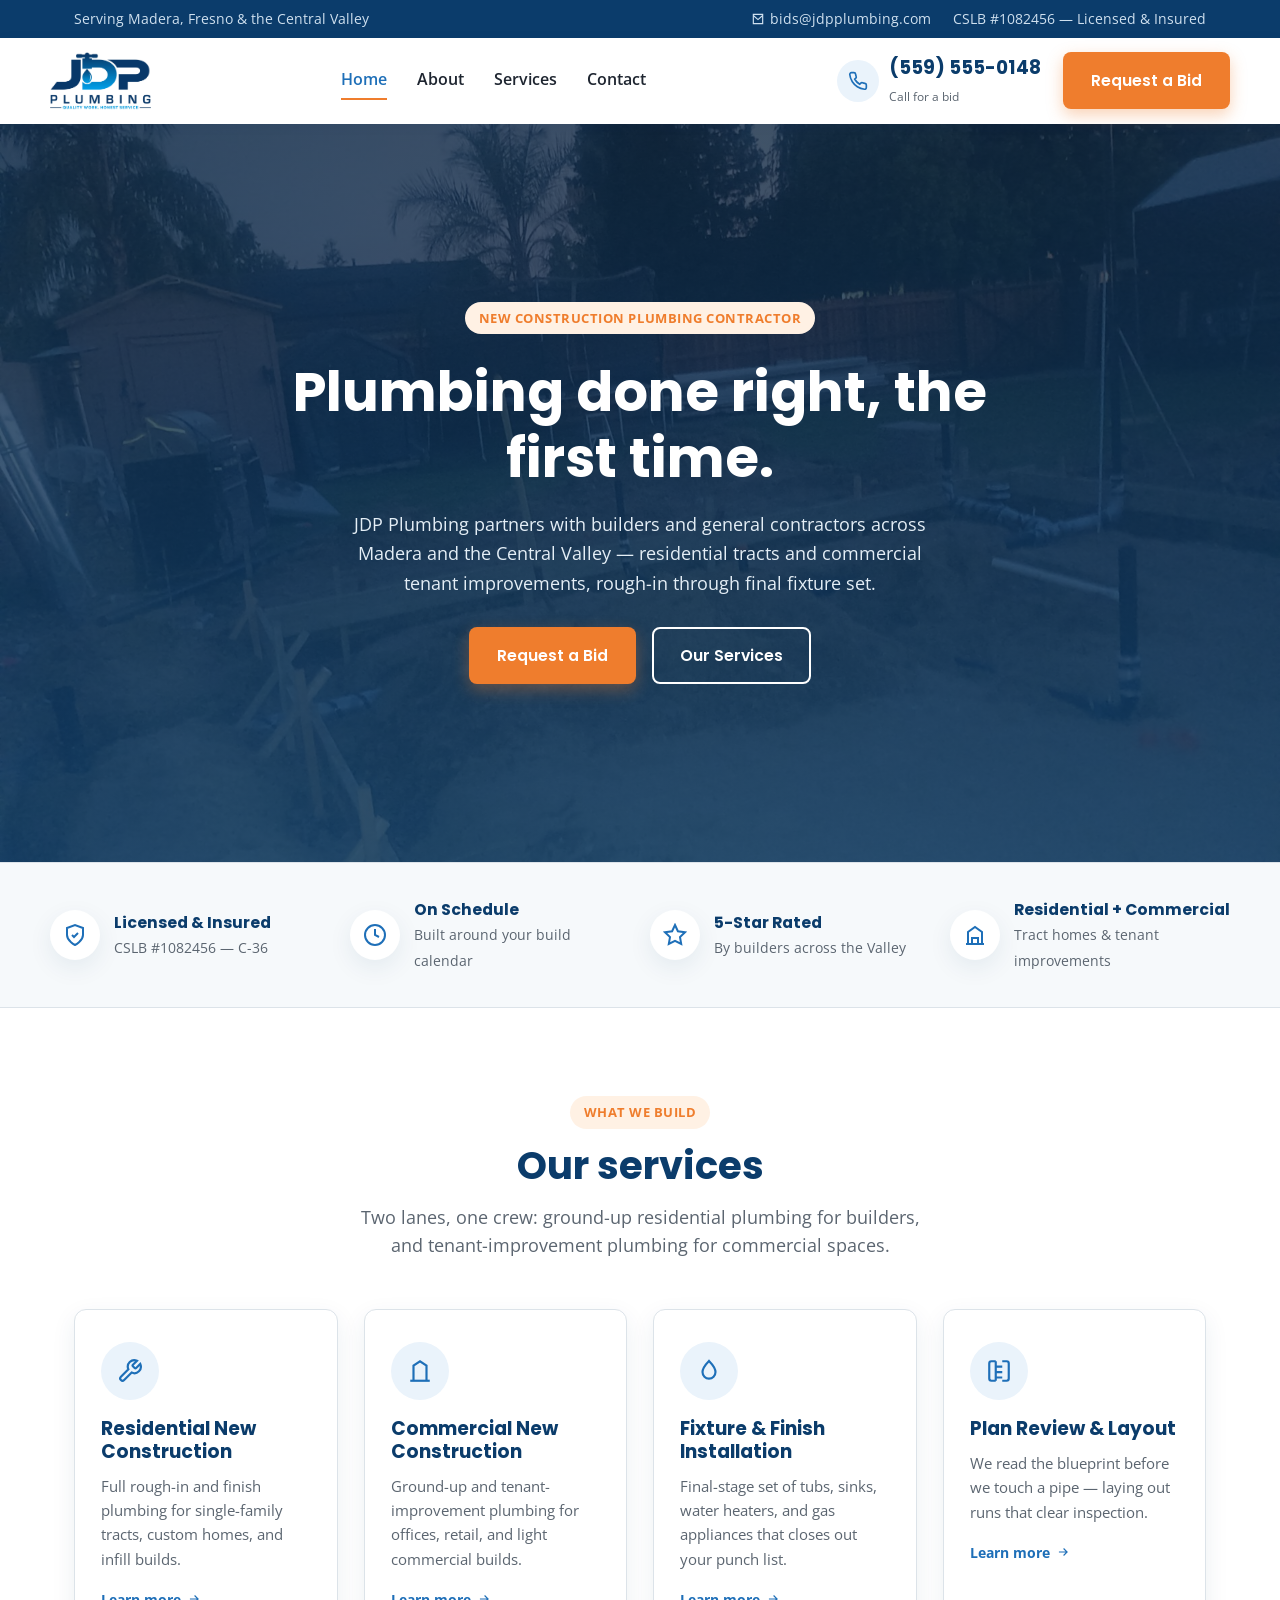
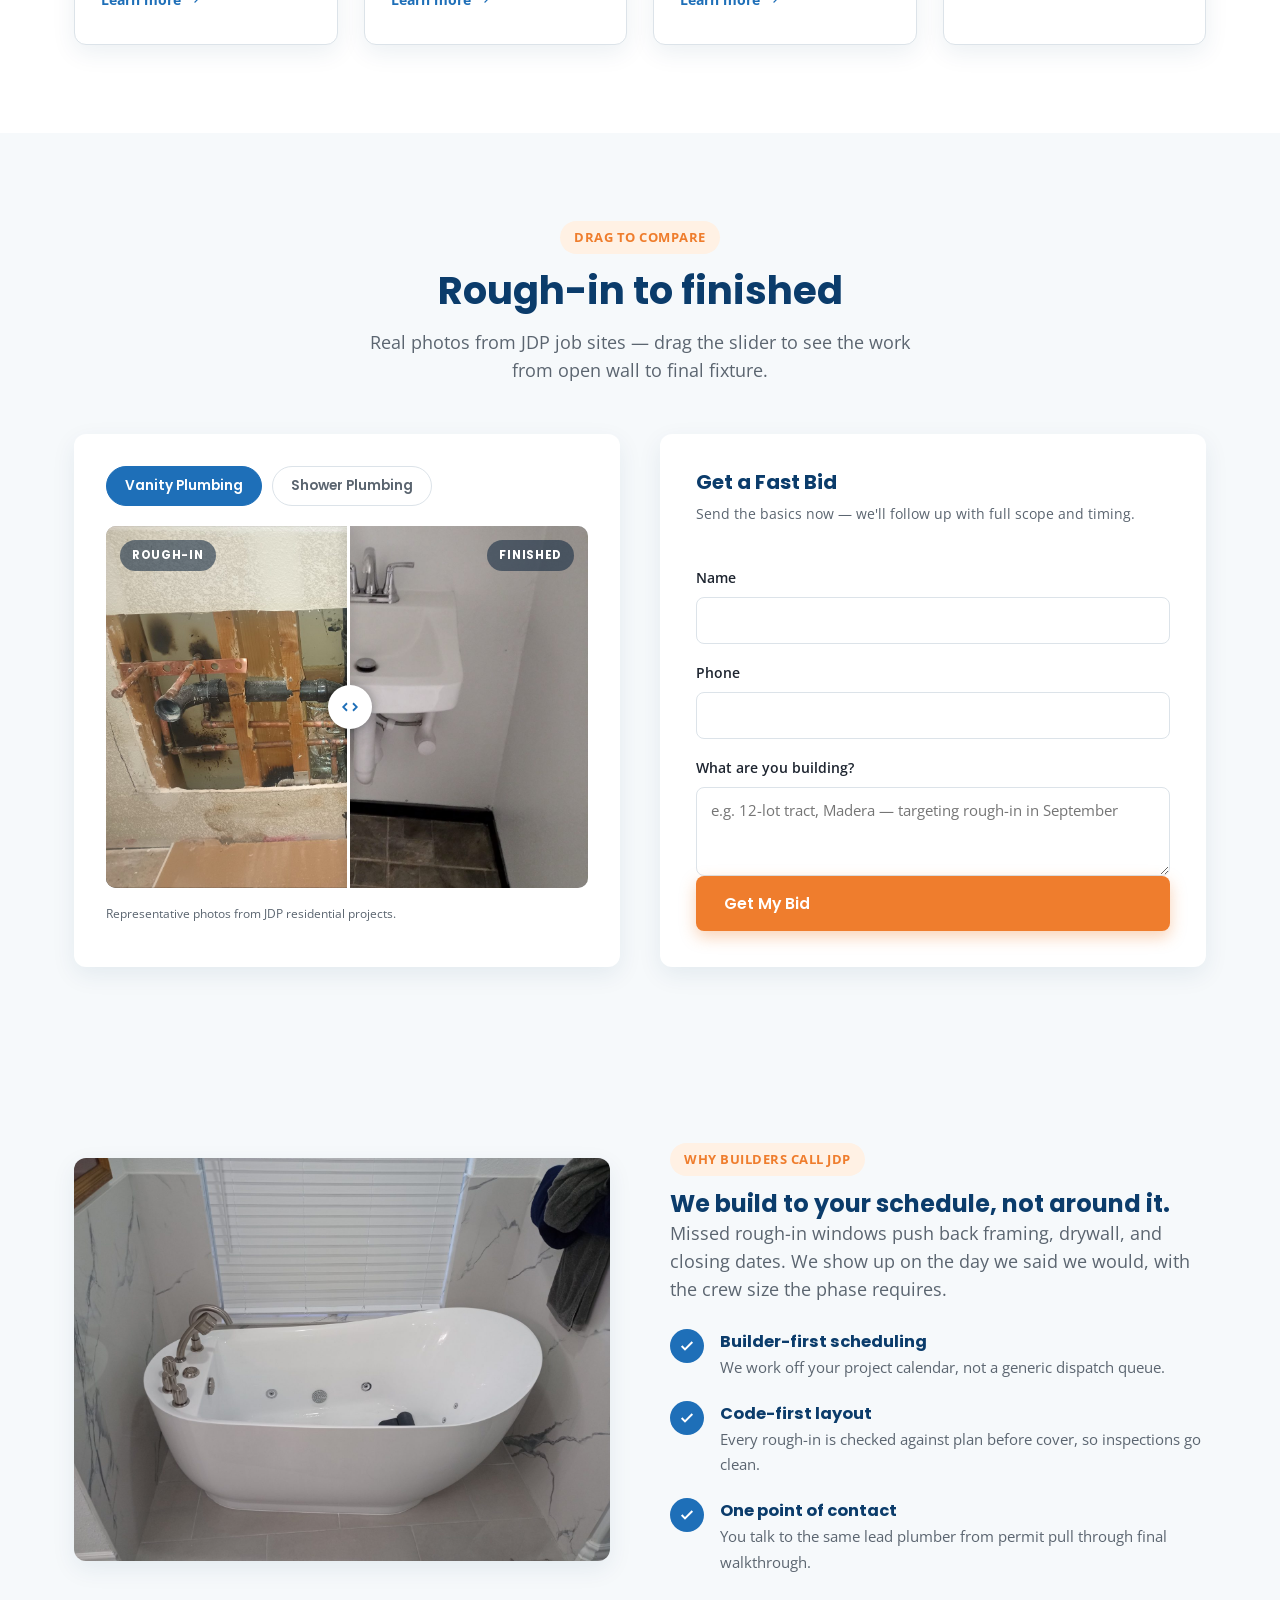
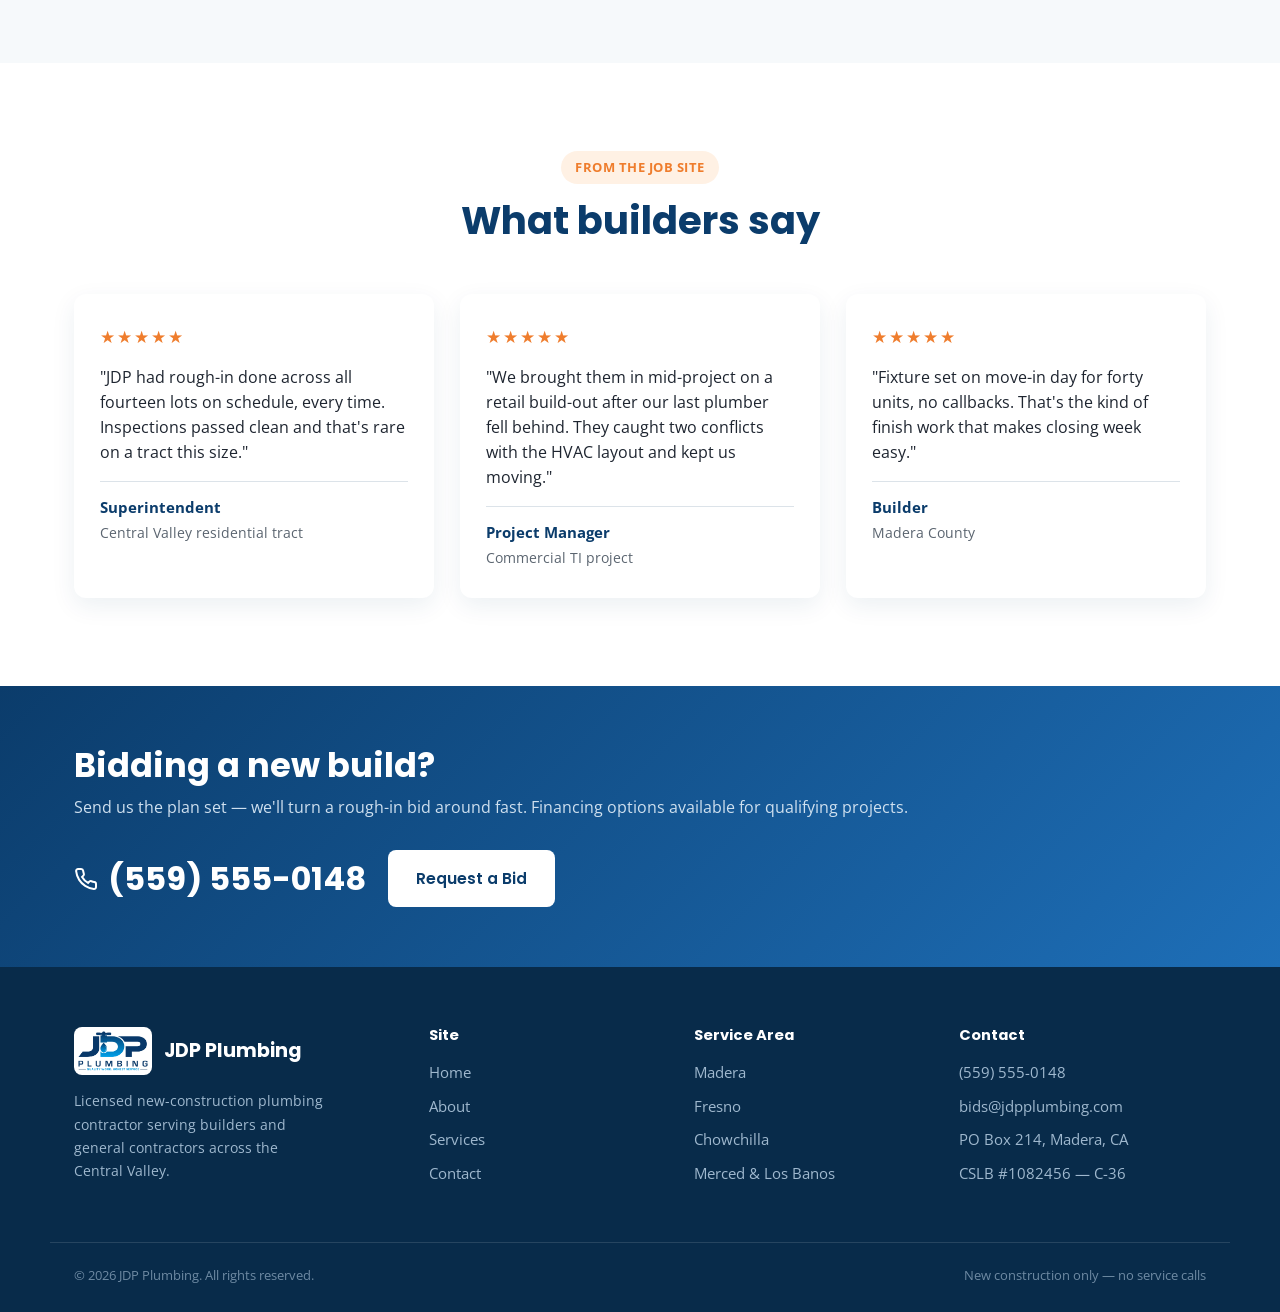
==== index.html @ 4420c703 "first commit" ====
<!DOCTYPE html>
<html lang="en" class="no-js"><script>document.documentElement.classList.replace("no-js","js");</script>
<head>
<meta charset="UTF-8">
<meta name="viewport" content="width=device-width, initial-scale=1.0">
<title>JDP Plumbing | New Construction Plumbing Contractor — Madera, CA</title>
<meta name="description" content="JDP Plumbing is a licensed new-construction plumbing contractor serving residential and commercial builders across Madera and the Central Valley.">
<link rel="preconnect" href="https://fonts.googleapis.com">
<link href="https://fonts.googleapis.com/css2?family=Poppins:wght@600;700&family=Open+Sans:wght@400;600;700&display=swap" rel="stylesheet">
<link rel="stylesheet" href="style.css">
</head>
<body>

<div class="topbar">
  <div class="wrap">
    <span>Serving Madera, Fresno &amp; the Central Valley</span>
    <div class="tb-right">
      <a href="mailto:bids@jdpplumbing.com">
        <svg width="14" height="14" viewBox="0 0 24 24" fill="none" stroke="currentColor" stroke-width="2" style="vertical-align:-2px;margin-right:5px;"><path d="M4 4h16v16H4z"/><path d="M4 6l8 7 8-7"/></svg>bids@jdpplumbing.com
      </a>
      <span>CSLB #1082456 — Licensed &amp; Insured</span>
    </div>
  </div>
</div>

<header class="site-header">
  <div class="nav-row wrap" style="padding-left:0; padding-right:0;">
    <a href="index.html" class="brand">
      <img src="images/jdp-logo.jpg" alt="JDP Plumbing logo">
    </a>
    <nav class="nav-links" id="navLinks">
      <div class="nav-close-row">
        <img src="images/jdp-logo.jpg" alt="JDP Plumbing logo">
        <button class="nav-close" id="navClose" aria-label="Close menu">
          <svg width="20" height="20" viewBox="0 0 24 24" fill="none" stroke="currentColor" stroke-width="2.4"><path d="M18 6L6 18M6 6l12 12"/></svg>
        </button>
      </div>
      <a href="index.html" class="active">Home</a>
      <a href="about.html">About</a>
      <a href="services.html">Services</a>
      <a href="contact.html">Contact</a>
      <div class="nav-mobile-cta">
        <a href="tel:5595550148" class="nav-mobile-phone">
          <svg width="20" height="20" viewBox="0 0 24 24" fill="none" stroke="currentColor" stroke-width="2"><path d="M22 16.92v3a2 2 0 0 1-2.18 2 19.79 19.79 0 0 1-8.63-3.07 19.5 19.5 0 0 1-6-6 19.79 19.79 0 0 1-3.07-8.67A2 2 0 0 1 4.11 2h3a2 2 0 0 1 2 1.72c.127.96.361 1.903.7 2.81a2 2 0 0 1-.45 2.11L8.09 9.91a16 16 0 0 0 6 6l1.27-1.27a2 2 0 0 1 2.11-.45c.907.339 1.85.573 2.81.7A2 2 0 0 1 22 16.92z"/></svg>
          (559) 555-0148
        </a>
        <a href="contact.html" class="btn btn-orange" style="justify-content:center;">Request a Bid</a>
      </div>
    </nav>
    <div class="nav-right">
      <a href="tel:5595550148" class="nav-phone">
        <span class="ico"><svg width="20" height="20" viewBox="0 0 24 24" fill="none" stroke="currentColor" stroke-width="2"><path d="M22 16.92v3a2 2 0 0 1-2.18 2 19.79 19.79 0 0 1-8.63-3.07 19.5 19.5 0 0 1-6-6 19.79 19.79 0 0 1-3.07-8.67A2 2 0 0 1 4.11 2h3a2 2 0 0 1 2 1.72c.127.96.361 1.903.7 2.81a2 2 0 0 1-.45 2.11L8.09 9.91a16 16 0 0 0 6 6l1.27-1.27a2 2 0 0 1 2.11-.45c.907.339 1.85.573 2.81.7A2 2 0 0 1 22 16.92z"/></svg></span>
        <span>
          <span class="num">(559) 555-0148</span><br>
          <span class="lbl">Call for a bid</span>
        </span>
      </a>
      <a href="contact.html" class="btn btn-orange">Request a Bid</a>
    </div>
    <button class="nav-toggle" id="navToggle" aria-label="Toggle menu">
      <span></span><span></span><span></span>
    </button>
  </div>
</header>

<section class="hero">
  <div class="hero-media" style="background-image:url('images/gallery/rough-in-backyard.jpg');"></div>
  <div class="hero-inner">
    <span class="tag">New Construction Plumbing Contractor</span>
    <h1>Plumbing done right, the first time.</h1>
    <p class="lede">JDP Plumbing partners with builders and general contractors across Madera and the Central Valley — residential tracts and commercial tenant improvements, rough-in through final fixture set.</p>
    <div class="hero-ctas">
      <a href="contact.html" class="btn btn-orange pulse">Request a Bid</a>
      <a href="services.html" class="btn btn-outline">Our Services</a>
    </div>
  </div>
</section>

<div class="trust-bar">
  <div class="wrap trust-grid">
    <div class="trust-item reveal">
      <span class="ico"><svg width="24" height="24" viewBox="0 0 24 24" fill="none" stroke="currentColor" stroke-width="2"><path d="M12 22s8-4 8-10V5l-8-3-8 3v7c0 6 8 10 8 10z"/><path d="M9 12l2 2 4-4"/></svg></span>
      <div><strong>Licensed &amp; Insured</strong><span>CSLB #1082456 — C-36</span></div>
    </div>
    <div class="trust-item reveal">
      <span class="ico"><svg width="24" height="24" viewBox="0 0 24 24" fill="none" stroke="currentColor" stroke-width="2"><circle cx="12" cy="12" r="10"/><path d="M12 6v6l4 2"/></svg></span>
      <div><strong>On Schedule</strong><span>Built around your build calendar</span></div>
    </div>
    <div class="trust-item reveal">
      <span class="ico"><svg width="24" height="24" viewBox="0 0 24 24" fill="none" stroke="currentColor" stroke-width="2"><path d="M12 2l2.9 6.26L22 9.27l-5 4.87L18.2 21 12 17.77 5.8 21 7 14.14 2 9.27l7.1-1.01z"/></svg></span>
      <div><strong>5-Star Rated</strong><span>By builders across the Valley</span></div>
    </div>
    <div class="trust-item reveal">
      <span class="ico"><svg width="24" height="24" viewBox="0 0 24 24" fill="none" stroke="currentColor" stroke-width="2"><path d="M3 21h18"/><path d="M5 21V9l7-5 7 5v12"/><path d="M9 21v-6h6v6"/></svg></span>
      <div><strong>Residential + Commercial</strong><span>Tract homes &amp; tenant improvements</span></div>
    </div>
  </div>
</div>

<section>
  <div class="wrap">
    <div class="section-head">
      <span class="tag">What We Build</span>
      <h2>Our services</h2>
      <p class="lede" style="margin:0 auto;">Two lanes, one crew: ground-up residential plumbing for builders, and tenant-improvement plumbing for commercial spaces.</p>
    </div>
    <div class="services-grid">
      <div class="service-card reveal">
        <span class="ico"><svg width="26" height="26" viewBox="0 0 24 24" fill="none" stroke="currentColor" stroke-width="2"><path d="M14.7 6.3a1 1 0 0 0 0 1.4l1.6 1.6a1 1 0 0 0 1.4 0l3.77-3.77a6 6 0 0 1-7.94 7.94l-6.91 6.91a2.12 2.12 0 0 1-3-3l6.91-6.91a6 6 0 0 1 7.94-7.94l-3.76 3.76z"/></svg></span>
        <h3>Residential New Construction</h3>
        <p>Full rough-in and finish plumbing for single-family tracts, custom homes, and infill builds.</p>
        <a href="services.html#residential" class="more">Learn more <svg width="14" height="14" viewBox="0 0 24 24" fill="none" stroke="currentColor" stroke-width="2"><path d="M5 12h14M13 6l6 6-6 6"/></svg></a>
      </div>
      <div class="service-card reveal">
        <span class="ico"><svg width="26" height="26" viewBox="0 0 24 24" fill="none" stroke="currentColor" stroke-width="2"><path d="M3 21h18"/><path d="M6 21V7l6-4 6 4v14"/><path d="M10 9h.01M14 9h.01M10 13h.01M14 13h.01M10 17h.01M14 17h.01"/></svg></span>
        <h3>Commercial New Construction</h3>
        <p>Ground-up and tenant-improvement plumbing for offices, retail, and light commercial builds.</p>
        <a href="services.html#commercial" class="more">Learn more <svg width="14" height="14" viewBox="0 0 24 24" fill="none" stroke="currentColor" stroke-width="2"><path d="M5 12h14M13 6l6 6-6 6"/></svg></a>
      </div>
      <div class="service-card reveal">
        <span class="ico"><svg width="26" height="26" viewBox="0 0 24 24" fill="none" stroke="currentColor" stroke-width="2"><path d="M12 2.69s-6 6.14-6 10.31a6 6 0 0 0 12 0c0-4.17-6-10.31-6-10.31z"/></svg></span>
        <h3>Fixture &amp; Finish Installation</h3>
        <p>Final-stage set of tubs, sinks, water heaters, and gas appliances that closes out your punch list.</p>
        <a href="services.html#finish" class="more">Learn more <svg width="14" height="14" viewBox="0 0 24 24" fill="none" stroke="currentColor" stroke-width="2"><path d="M5 12h14M13 6l6 6-6 6"/></svg></a>
      </div>
      <div class="service-card reveal">
        <span class="ico"><svg width="26" height="26" viewBox="0 0 24 24" fill="none" stroke="currentColor" stroke-width="2"><path d="M9 3H5a2 2 0 0 0-2 2v14a2 2 0 0 0 2 2h4"/><path d="M15 3h4a2 2 0 0 1 2 2v14a2 2 0 0 1-2 2h-4"/><path d="M9 3v18M9 8h6M9 13h6M9 18h6"/></svg></span>
        <h3>Plan Review &amp; Layout</h3>
        <p>We read the blueprint before we touch a pipe — laying out runs that clear inspection.</p>
        <a href="services.html#planning" class="more">Learn more <svg width="14" height="14" viewBox="0 0 24 24" fill="none" stroke="currentColor" stroke-width="2"><path d="M5 12h14M13 6l6 6-6 6"/></svg></a>
      </div>
    </div>
  </div>
</section>

<section class="bg-alt" id="showcase">
  <div class="wrap">
    <div class="section-head">
      <span class="tag">Drag To Compare</span>
      <h2>Rough-in to finished</h2>
      <p class="lede" style="margin:0 auto;">Real photos from JDP job sites — drag the slider to see the work from open wall to final fixture.</p>
    </div>
    <div class="showcase-grid">

      <div class="ba-card reveal">
        <div class="ba-tabs">
          <button type="button" class="ba-tab active" data-before="images/gallery/rough-in-wall-vanity.jpg" data-after="images/gallery/pedestal-sink-finish.jpg">Vanity Plumbing</button>
          <button type="button" class="ba-tab" data-before="images/gallery/shower-valve-roughin.jpg" data-after="images/gallery/tub-shower-surround.jpg">Shower Plumbing</button>
        </div>
        <div class="ba-slider">
          <div class="ba-after-wrap"><img id="baAfterImg" src="images/gallery/pedestal-sink-finish.jpg" alt="Finished plumbing fixture"></div>
          <div class="ba-before-wrap" id="baBeforeWrap"><img id="baBeforeImg" src="images/gallery/rough-in-wall-vanity.jpg" alt="Rough-in plumbing before finish"></div>
          <span class="ba-label ba-label-left">Rough-In</span>
          <span class="ba-label ba-label-right">Finished</span>
          <div class="ba-handle" id="baHandle">
            <div class="grip">
              <svg width="18" height="18" viewBox="0 0 24 24" fill="none" stroke="currentColor" stroke-width="2.4"><path d="M8 7l-5 5 5 5M16 7l5 5-5 5"/></svg>
            </div>
          </div>
          <input type="range" id="baRange" class="ba-range" min="0" max="100" value="50" aria-label="Drag to compare rough-in and finished photos">
        </div>
        <p class="disclaimer">Representative photos from JDP residential projects.</p>
      </div>

      <div class="quick-form reveal">
        <h3>Get a Fast Bid</h3>
        <p class="sub">Send the basics now — we'll follow up with full scope and timing.</p>
        <form data-demo-form>
          <div class="field">
            <label for="qName">Name</label>
            <input type="text" id="qName" name="name" required>
          </div>
          <div class="field">
            <label for="qPhone">Phone</label>
            <input type="tel" id="qPhone" name="phone" required>
          </div>
          <div class="field">
            <label for="qProject">What are you building?</label>
            <textarea id="qProject" name="project" rows="3" placeholder="e.g. 12-lot tract, Madera — targeting rough-in in September"></textarea>
          </div>
          <button type="submit" class="btn btn-orange" data-label="Get My Bid">Get My Bid</button>
          <div class="form-success">
            <svg width="18" height="18" viewBox="0 0 24 24" fill="none" stroke="currentColor" stroke-width="2.5"><path d="M20 6L9 17l-5-5"/></svg>
            Got it — we'll be in touch shortly.
          </div>
        </form>
      </div>

    </div>
  </div>
</section>

<section class="bg-alt">
  <div class="wrap split">
    <div class="reveal">
      <img src="images/gallery/soaking-tub-finish.jpg" alt="Freestanding soaking tub installed by JDP Plumbing on a residential project">

    </div>
    <div class="reveal">
      <span class="tag">Why Builders Call JDP</span>
      <h2>We build to your schedule, not around it.</h2>
      <p class="lede">Missed rough-in windows push back framing, drywall, and closing dates. We show up on the day we said we would, with the crew size the phase requires.</p>
      <ul class="checklist">
        <li>
          <span class="mark"><svg width="16" height="16" viewBox="0 0 24 24" fill="none" stroke="currentColor" stroke-width="3"><path d="M20 6L9 17l-5-5"/></svg></span>
          <div><strong>Builder-first scheduling</strong><span class="desc">We work off your project calendar, not a generic dispatch queue.</span></div>
        </li>
        <li>
          <span class="mark"><svg width="16" height="16" viewBox="0 0 24 24" fill="none" stroke="currentColor" stroke-width="3"><path d="M20 6L9 17l-5-5"/></svg></span>
          <div><strong>Code-first layout</strong><span class="desc">Every rough-in is checked against plan before cover, so inspections go clean.</span></div>
        </li>
        <li>
          <span class="mark"><svg width="16" height="16" viewBox="0 0 24 24" fill="none" stroke="currentColor" stroke-width="3"><path d="M20 6L9 17l-5-5"/></svg></span>
          <div><strong>One point of contact</strong><span class="desc">You talk to the same lead plumber from permit pull through final walkthrough.</span></div>
        </li>
      </ul>
    </div>
  </div>
</section>

<section>
  <div class="wrap">
    <div class="section-head">
      <span class="tag">From The Job Site</span>
      <h2>What builders say</h2>
    </div>
    <div class="testi-grid">
      <div class="testi reveal">
        <div class="stars">★★★★★</div>
        <p>"JDP had rough-in done across all fourteen lots on schedule, every time. Inspections passed clean and that's rare on a tract this size."</p>
        <div class="who">Superintendent<span>Central Valley residential tract</span></div>
      </div>
      <div class="testi reveal">
        <div class="stars">★★★★★</div>
        <p>"We brought them in mid-project on a retail build-out after our last plumber fell behind. They caught two conflicts with the HVAC layout and kept us moving."</p>
        <div class="who">Project Manager<span>Commercial TI project</span></div>
      </div>
      <div class="testi reveal">
        <div class="stars">★★★★★</div>
        <p>"Fixture set on move-in day for forty units, no callbacks. That's the kind of finish work that makes closing week easy."</p>
        <div class="who">Builder<span>Madera County</span></div>
      </div>
    </div>
  </div>
</section>

<div class="cta-band">
  <div class="wrap">
    <div>
      <h2>Bidding a new build?</h2>
      <p>Send us the plan set — we'll turn a rough-in bid around fast. Financing options available for qualifying projects.</p>
    </div>
    <div style="display:flex; align-items:center; gap:22px; flex-wrap:wrap;">
      <a href="tel:5595550148" class="cta-phone">
        <svg width="24" height="24" viewBox="0 0 24 24" fill="none" stroke="currentColor" stroke-width="2"><path d="M22 16.92v3a2 2 0 0 1-2.18 2 19.79 19.79 0 0 1-8.63-3.07 19.5 19.5 0 0 1-6-6 19.79 19.79 0 0 1-3.07-8.67A2 2 0 0 1 4.11 2h3a2 2 0 0 1 2 1.72c.127.96.361 1.903.7 2.81a2 2 0 0 1-.45 2.11L8.09 9.91a16 16 0 0 0 6 6l1.27-1.27a2 2 0 0 1 2.11-.45c.907.339 1.85.573 2.81.7A2 2 0 0 1 22 16.92z"/></svg>
        (559) 555-0148
      </a>
      <a href="contact.html" class="btn btn-white">Request a Bid</a>
    </div>
  </div>
</div>

<footer>
  <div class="wrap foot-grid">
    <div>
      <div class="foot-brand">
        <img src="images/jdp-logo.jpg" alt="JDP Plumbing logo">
        <div>
          <div class="foot-word">JDP Plumbing</div>
        </div>
      </div>
      <p style="font-size:0.9rem; max-width:32ch;">Licensed new-construction plumbing contractor serving builders and general contractors across the Central Valley.</p>
    </div>
    <div>
      <h4>Site</h4>
      <ul>
        <li><a href="index.html">Home</a></li>
        <li><a href="about.html">About</a></li>
        <li><a href="services.html">Services</a></li>
        <li><a href="contact.html">Contact</a></li>
      </ul>
    </div>
    <div>
      <h4>Service Area</h4>
      <ul>
        <li>Madera</li>
        <li>Fresno</li>
        <li>Chowchilla</li>
        <li>Merced &amp; Los Banos</li>
      </ul>
    </div>
    <div>
      <h4>Contact</h4>
      <ul>
        <li>(559) 555-0148</li>
        <li>bids@jdpplumbing.com</li>
        <li>PO Box 214, Madera, CA</li>
        <li>CSLB #1082456 — C-36</li>
      </ul>
    </div>
  </div>
  <div class="wrap foot-bottom">
    <span>&copy; 2026 JDP Plumbing. All rights reserved.</span>
    <span>New construction only — no service calls</span>
  </div>
</footer>

<script src="script.js"></script>
</body>
</html>
---- style.css ----
/* ============================================================
   JDP PLUMBING v2 — standard local-services design language
   Headings: Poppins | Body: Open Sans
   ============================================================ */

:root {
  --blue-dark: #0B3C6B;
  --blue: #1E6FB8;
  --blue-light: #EAF3FB;
  --orange: #EF7D2D;
  --orange-dark: #D6631A;
  --gray-900: #1E2530;
  --gray-600: #5B6570;
  --gray-300: #DCE3E9;
  --bg-alt: #F6F9FB;
  --white: #FFFFFF;
  --radius: 12px;
  --shadow: 0 8px 24px rgba(11,60,107,0.08);
}

* { box-sizing: border-box; }
html { scroll-behavior: smooth; }

body {
  margin: 0;
  font-family: "Open Sans", -apple-system, BlinkMacSystemFont, sans-serif;
  color: var(--gray-900);
  background: var(--white);
  line-height: 1.6;
  -webkit-font-smoothing: antialiased;
}

img { max-width: 100%; display: block; }
a { color: inherit; text-decoration: none; }

.wrap { max-width: 1180px; margin: 0 auto; padding: 0 24px; }

h1, h2, h3, h4 {
  font-family: "Poppins", sans-serif;
  font-weight: 700;
  margin: 0;
  color: var(--blue-dark);
  line-height: 1.2;
}

p { margin: 0 0 1em; }
.lede { font-size: 1.1rem; color: var(--gray-600); max-width: 58ch; }

.tag {
  display: inline-block;
  font-size: 0.8rem;
  font-weight: 700;
  letter-spacing: 0.04em;
  text-transform: uppercase;
  color: var(--orange);
  background: #FFF1E4;
  padding: 6px 14px;
  border-radius: 20px;
  margin-bottom: 14px;
}
.on-blue .tag { background: rgba(255,255,255,0.15); color: #FFD9B3; }

/* ---------- buttons ---------- */
.btn {
  display: inline-flex;
  align-items: center;
  gap: 8px;
  font-family: "Poppins", sans-serif;
  font-weight: 600;
  font-size: 0.98rem;
  padding: 14px 26px;
  border-radius: 8px;
  border: 2px solid transparent;
  cursor: pointer;
  transition: transform 0.15s ease, background 0.15s ease, box-shadow .15s ease;
}
.btn-orange { background: var(--orange); color: var(--white); box-shadow: 0 6px 16px rgba(239,125,45,0.35); }
.btn-orange:hover { background: var(--orange-dark); transform: translateY(-2px); }
.btn-blue { background: var(--blue); color: var(--white); }
.btn-blue:hover { background: var(--blue-dark); transform: translateY(-2px); }
.btn-white { background: var(--white); color: var(--blue-dark); }
.btn-white:hover { transform: translateY(-2px); }
.btn-outline { border-color: currentColor; color: var(--white); }
.btn-outline:hover { background: rgba(255,255,255,0.12); }

/* ---------- header ---------- */
.topbar {
  background: var(--blue-dark);
  color: #CFE0EF;
  font-size: 0.85rem;
}
.topbar .wrap { display: flex; justify-content: space-between; align-items: center; padding: 8px 24px; }
.topbar a { color: #CFE0EF; }
.topbar .tb-right { display: flex; gap: 22px; align-items: center; }
.topbar svg { vertical-align: -2px; margin-right: 5px; }

.site-header {
  position: sticky;
  top: 0;
  z-index: 50;
  background: var(--white);
  box-shadow: 0 2px 10px rgba(11,60,107,0.08);
}
.nav-row {
  display: flex;
  align-items: center;
  justify-content: space-between;
  padding: 14px 24px;
  gap: 20px;
}
.brand img { height: 58px; width: auto; }

.nav-links {
  display: flex;
  align-items: center;
  gap: 30px;
  font-weight: 600;
  font-size: 0.98rem;
}
.nav-links a { color: var(--gray-900); padding: 6px 0; border-bottom: 2px solid transparent; }
.nav-links a.active, .nav-links a:hover { color: var(--blue); border-bottom-color: var(--orange); }

.nav-right { display: flex; align-items: center; gap: 22px; }
.nav-phone { display: flex; align-items: center; gap: 10px; }
.nav-phone .ico {
  width: 42px; height: 42px;
  background: var(--blue-light);
  border-radius: 50%;
  display: flex; align-items: center; justify-content: center;
  color: var(--blue);
  flex-shrink: 0;
}
.nav-phone .num { font-family: "Poppins", sans-serif; font-weight: 700; font-size: 1.15rem; color: var(--blue-dark); }
.nav-phone .lbl { font-size: 0.76rem; color: var(--gray-600); }

.nav-toggle { display: none; flex-direction: column; gap: 5px; background: none; border: none; cursor: pointer; padding: 6px; }
.nav-toggle span { width: 26px; height: 3px; background: var(--blue-dark); border-radius: 2px; }
.nav-close-row, .nav-mobile-cta { display: none; }

/* ---------- hero ---------- */
.hero { position: relative; color: var(--white); }
.hero-media { position: absolute; inset: 0; background-size: cover; background-position: center; }
.hero-media::after {
  content: "";
  position: absolute; inset: 0;
  background: linear-gradient(180deg, rgba(11,35,60,0.78) 0%, rgba(11,60,107,0.82) 100%);
}
.hero-inner { position: relative; padding: 90px 24px; max-width: 800px; margin: 0 auto; text-align: center; }
.hero h1 { color: var(--white); font-size: clamp(2.2rem, 5vw, 3.4rem); margin: 12px 0 18px; }
.hero .lede { color: #E4EEF6; margin: 0 auto 30px; font-size: 1.15rem; }
.hero-ctas { display: flex; gap: 16px; justify-content: center; flex-wrap: wrap; }

/* ---------- trust bar ---------- */
.trust-bar { background: var(--bg-alt); border-top: 1px solid var(--gray-300); border-bottom: 1px solid var(--gray-300); }
.trust-grid {
  display: grid;
  grid-template-columns: repeat(4, 1fr);
  gap: 20px;
  padding: 34px 0;
}
.trust-item { display: flex; align-items: center; gap: 14px; }
.trust-item .ico {
  width: 50px; height: 50px;
  background: var(--white);
  border-radius: 50%;
  display: flex; align-items: center; justify-content: center;
  color: var(--blue);
  box-shadow: var(--shadow);
  flex-shrink: 0;
}
.trust-item strong { display: block; font-family: "Poppins", sans-serif; font-size: 0.98rem; color: var(--blue-dark); }
.trust-item span { font-size: 0.85rem; color: var(--gray-600); }

/* ---------- sections ---------- */
section { padding: 88px 0; }
.section-tight { padding: 64px 0; }
.section-head { text-align: center; max-width: 640px; margin: 0 auto 50px; }
.section-head h2 { font-size: clamp(1.8rem, 3.2vw, 2.4rem); margin-bottom: 14px; }
.on-blue { background: var(--blue-dark); color: #C9DCEC; }
.on-blue h1, .on-blue h2, .on-blue h3, .on-blue h4 { color: var(--white); }
.on-blue .lede { color: #BCD2E4; }
.bg-alt { background: var(--bg-alt); }

/* ---------- service cards ---------- */
.services-grid { display: grid; grid-template-columns: repeat(4, 1fr); gap: 26px; }
.service-card {
  background: var(--white);
  border: 1px solid var(--gray-300);
  border-radius: var(--radius);
  padding: 32px 26px;
  box-shadow: var(--shadow);
  transition: transform .15s ease, box-shadow .15s ease;
}
.service-card:hover { transform: translateY(-4px); box-shadow: 0 14px 30px rgba(11,60,107,0.14); }
.service-card .ico {
  width: 58px; height: 58px;
  background: var(--blue-light);
  border-radius: 50%;
  display: flex; align-items: center; justify-content: center;
  color: var(--blue);
  margin-bottom: 18px;
}
.service-card h3 { font-size: 1.18rem; margin-bottom: 10px; }
.service-card p { color: var(--gray-600); font-size: 0.95rem; margin-bottom: 16px; }
.service-card .more { color: var(--blue); font-weight: 700; font-size: 0.9rem; display: inline-flex; align-items: center; gap: 6px; }
.service-card .more svg { transition: transform .15s ease; }
.service-card:hover .more svg { transform: translateX(4px); }

/* ---------- split layout ---------- */
.split { display: grid; grid-template-columns: 1fr 1fr; gap: 60px; align-items: center; }
.split img { border-radius: var(--radius); box-shadow: var(--shadow); }
.checklist { list-style: none; margin: 26px 0 0; padding: 0; display: grid; gap: 20px; }
.checklist li { display: grid; grid-template-columns: 34px 1fr; gap: 16px; align-items: start; }
.checklist .mark {
  width: 34px; height: 34px;
  background: var(--blue);
  color: var(--white);
  border-radius: 50%;
  display: flex; align-items: center; justify-content: center;
  flex-shrink: 0;
}
.checklist strong { display: block; color: var(--blue-dark); font-family: "Poppins", sans-serif; font-size: 1.02rem; }
.checklist span.desc { color: var(--gray-600); font-size: 0.93rem; }
.on-blue .checklist strong { color: var(--white); }
.on-blue .checklist span.desc { color: #BCD2E4; }

/* ---------- testimonials ---------- */
.testi-grid { display: grid; grid-template-columns: repeat(3, 1fr); gap: 26px; }
.testi { background: var(--white); border-radius: var(--radius); padding: 30px 26px; box-shadow: var(--shadow); }
.stars { color: var(--orange); font-size: 1.05rem; margin-bottom: 14px; letter-spacing: 2px; }
.testi p { color: var(--gray-900); font-size: 0.98rem; }
.testi .who { font-weight: 700; color: var(--blue-dark); font-size: 0.92rem; border-top: 1px solid var(--gray-300); padding-top: 14px; margin-top: 16px; }
.testi .who span { display: block; font-weight: 400; color: var(--gray-600); font-size: 0.85rem; margin-top: 2px; }

/* ---------- financing / CTA band ---------- */
.cta-band { background: linear-gradient(135deg, var(--blue-dark), var(--blue)); color: var(--white); padding: 60px 0; }
.cta-band .wrap { display: flex; justify-content: space-between; align-items: center; gap: 30px; flex-wrap: wrap; }
.cta-band h2 { color: var(--white); font-size: clamp(1.6rem, 3vw, 2.1rem); margin-bottom: 8px; }
.cta-band p { color: #CFE0EF; margin: 0; }
.cta-phone { font-family: "Poppins", sans-serif; font-weight: 700; font-size: clamp(1.5rem, 3vw, 2rem); color: var(--white); display: flex; align-items: center; gap: 10px; }

/* ---------- footer ---------- */
footer { background: #082B4A; color: #9FB8CE; padding: 60px 0 26px; }
.foot-grid { display: grid; grid-template-columns: 1.4fr 1fr 1fr 1.1fr; gap: 40px; }
.foot-brand { display: flex; align-items: center; gap: 12px; margin-bottom: 14px; }
.foot-brand img { height: 48px; background: var(--white); border-radius: 8px; padding: 4px; }
.foot-word { font-family: "Poppins", sans-serif; color: var(--white); font-size: 1.2rem; font-weight: 700; }
footer h4 { color: var(--white); font-size: 0.92rem; margin-bottom: 16px; }
footer ul { list-style: none; margin: 0; padding: 0; display: grid; gap: 10px; font-size: 0.92rem; }
footer a:hover { color: var(--white); }
.foot-bottom {
  margin-top: 46px; padding-top: 22px; border-top: 1px solid rgba(255,255,255,0.12);
  display: flex; justify-content: space-between; flex-wrap: wrap; gap: 10px; font-size: 0.82rem; color: #6E8AA3;
}

/* ---------- page header ---------- */
.page-header { background: linear-gradient(135deg, var(--blue-dark), var(--blue)); color: var(--white); padding: 64px 0 54px; text-align: center; }
.page-header h1 { color: var(--white); font-size: clamp(2rem, 4.5vw, 2.8rem); }
.crumbs { font-size: 0.85rem; color: #BCD2E4; margin-bottom: 14px; }
.crumbs a { color: #E4EEF6; font-weight: 600; }

/* ---------- service detail rows ---------- */
.service-detail { display: grid; grid-template-columns: 1fr 1fr; gap: 56px; align-items: center; padding: 60px 0; border-bottom: 1px solid var(--gray-300); }
.service-detail:last-child { border-bottom: none; }
.service-detail.rev .sd-media { order: 2; }
.sd-media img { width: 100%; height: 320px; object-fit: cover; border-radius: var(--radius); box-shadow: var(--shadow); }
.sd-list { list-style: none; padding: 0; margin: 20px 0 0; display: grid; gap: 12px; }
.sd-list li { display: flex; gap: 12px; font-size: 0.95rem; color: var(--gray-900); align-items: flex-start; }
.sd-list li svg { color: var(--blue); flex-shrink: 0; margin-top: 3px; }

/* ---------- values / process ---------- */
.values-grid { display: grid; grid-template-columns: repeat(3, 1fr); gap: 26px; }
.value-card { background: var(--white); border-radius: var(--radius); padding: 30px 26px; box-shadow: var(--shadow); text-align: center; }
.value-card .ico { width: 60px; height: 60px; background: var(--blue-light); color: var(--blue); border-radius: 50%; display: flex; align-items: center; justify-content: center; margin: 0 auto 18px; }
.value-card h3 { font-size: 1.1rem; margin-bottom: 10px; }
.value-card p { font-size: 0.93rem; color: var(--gray-600); margin: 0; }

.steps { display: grid; grid-template-columns: repeat(3, 1fr); gap: 40px; }
.step { text-align: center; }
.step-num {
  width: 46px; height: 46px; border-radius: 50%; background: var(--orange); color: var(--white);
  font-family: "Poppins", sans-serif; font-weight: 700; display: flex; align-items: center; justify-content: center;
  margin: 0 auto 16px; font-size: 1.1rem;
}
.step h3 { font-size: 1.12rem; margin-bottom: 8px; }
.step p { color: var(--gray-600); font-size: 0.93rem; }

.areas-list { display: flex; flex-wrap: wrap; gap: 10px; margin-top: 8px; }
.areas-list span { background: var(--blue-light); color: var(--blue-dark); font-weight: 600; font-size: 0.86rem; padding: 8px 16px; border-radius: 20px; }

/* ---------- photo gallery ---------- */
.gallery-grid { display: grid; grid-template-columns: repeat(3, 1fr); gap: 20px; }
.gallery-item {
  border-radius: var(--radius);
  overflow: hidden;
  box-shadow: var(--shadow);
  aspect-ratio: 4 / 3;
  position: relative;
}
.gallery-item img { width: 100%; height: 100%; object-fit: cover; transition: transform .5s ease; }
.gallery-item:hover img { transform: scale(1.07); }
.gallery-item .cap {
  position: absolute; left: 0; right: 0; bottom: 0;
  background: linear-gradient(0deg, rgba(11,35,60,0.82), rgba(11,35,60,0));
  color: var(--white); font-size: 0.82rem; font-weight: 600;
  padding: 26px 14px 10px;
}

/* ---------- contact page ---------- */
.contact-grid { display: grid; grid-template-columns: 0.9fr 1.1fr; gap: 56px; }
.contact-info dl { display: grid; grid-template-columns: auto 1fr; gap: 14px 20px; font-size: 0.96rem; margin: 0 0 30px; }
.contact-info dt { font-weight: 700; color: var(--blue); }
.contact-info dd { margin: 0; color: var(--gray-900); }
.hours-table { width: 100%; border-collapse: collapse; font-size: 0.94rem; }
.hours-table td { padding: 9px 0; border-bottom: 1px solid var(--gray-300); }
.hours-table td:last-child { text-align: right; font-weight: 600; color: var(--blue-dark); }

.form-card { background: var(--white); border-radius: var(--radius); box-shadow: var(--shadow); padding: 38px; }
.form-card h3 { margin-bottom: 6px; }
.form-row { display: grid; grid-template-columns: 1fr 1fr; gap: 18px; margin-top: 18px; }
.field { display: flex; flex-direction: column; gap: 8px; margin-top: 18px; }
.form-row .field { margin-top: 0; }
.field label { font-weight: 600; font-size: 0.86rem; color: var(--gray-900); }
.field input, .field select, .field textarea {
  border: 1.5px solid var(--gray-300); border-radius: 8px; padding: 12px 14px;
  font-family: "Open Sans", sans-serif; font-size: 0.96rem; color: var(--gray-900);
}
.field input:focus, .field select:focus, .field textarea:focus { outline: none; border-color: var(--blue); }
.form-card .btn-orange { margin-top: 24px; width: 100%; justify-content: center; }
.form-note { font-size: 0.82rem; color: var(--gray-600); margin-top: 14px; }

/* ---------- animation: hero entrance ---------- */
.hero-inner > * { opacity: 0; animation: heroIn .7s ease forwards; }
.hero-inner .tag { animation-delay: .05s; }
.hero-inner h1 { animation-delay: .16s; }
.hero-inner .lede { animation-delay: .3s; }
.hero-inner .hero-ctas { animation-delay: .44s; }
@keyframes heroIn {
  from { opacity: 0; transform: translateY(18px); }
  to { opacity: 1; transform: translateY(0); }
}

/* ---------- animation: scroll reveal (progressive enhancement — only hides content once JS confirms it can reveal it) ---------- */
.reveal { opacity: 1; transform: none; }
html.js .reveal { opacity: 0; transform: translateY(26px); transition: opacity .6s ease, transform .6s ease; }
html.js .reveal.visible { opacity: 1; transform: none; }

/* ---------- animation: CTA pulse ---------- */
@keyframes pulseGlow {
  0%, 100% { box-shadow: 0 6px 16px rgba(239,125,45,0.35); }
  50% { box-shadow: 0 6px 26px rgba(239,125,45,0.65); }
}
.btn-orange.pulse { animation: pulseGlow 2.6s ease-in-out infinite; }

/* ---------- before/after comparison slider ---------- */
.showcase-grid { display: grid; grid-template-columns: 1fr 1fr; gap: 40px; align-items: stretch; }
.ba-card {
  background: var(--white);
  border-radius: var(--radius);
  box-shadow: var(--shadow);
  padding: 32px;
  display: flex;
  flex-direction: column;
}
.ba-card h3 { margin-bottom: 4px; }
.ba-tabs { display: flex; gap: 10px; margin-bottom: 20px; flex-wrap: wrap; }
.ba-tab {
  font-family: "Poppins", sans-serif; font-weight: 600; font-size: 0.85rem;
  padding: 9px 18px; border-radius: 20px; border: 1.5px solid var(--gray-300);
  background: var(--white); color: var(--gray-600); cursor: pointer; transition: all .15s ease;
}
.ba-tab:hover { border-color: var(--blue); color: var(--blue); }
.ba-tab.active { background: var(--blue); border-color: var(--blue); color: var(--white); }

.ba-slider {
  position: relative; width: 100%; aspect-ratio: 4 / 3;
  border-radius: 10px; overflow: hidden; touch-action: pan-y; user-select: none;
  box-shadow: inset 0 0 0 1px var(--gray-300);
}
.ba-after-wrap, .ba-before-wrap { position: absolute; inset: 0; }
.ba-before-wrap { clip-path: inset(0 50% 0 0); transition: clip-path .05s linear; }
.ba-slider img { position: absolute; inset: 0; width: 100%; height: 100%; object-fit: cover; display: block; pointer-events: none; }

.ba-label {
  position: absolute; top: 14px; z-index: 3;
  font-family: "Poppins", sans-serif; font-weight: 700; font-size: 0.72rem;
  letter-spacing: 0.06em; text-transform: uppercase; color: var(--white);
  background: rgba(11,35,60,0.55); padding: 6px 12px; border-radius: 20px;
}
.ba-label-left { left: 14px; }
.ba-label-right { right: 14px; }

.ba-handle {
  position: absolute; top: 0; bottom: 0; left: 50%;
  width: 0; border-left: 3px solid var(--white); z-index: 4; pointer-events: none;
  filter: drop-shadow(0 0 6px rgba(0,0,0,0.35));
}
.ba-handle .grip {
  position: absolute; top: 50%; left: 50%; transform: translate(-50%, -50%);
  width: 44px; height: 44px; border-radius: 50%; background: var(--white);
  box-shadow: var(--shadow); display: flex; align-items: center; justify-content: center; color: var(--blue);
}
.ba-range {
  position: absolute; inset: 0; width: 100%; height: 100%; margin: 0;
  opacity: 0; cursor: ew-resize; z-index: 5; -webkit-appearance: none; appearance: none;
}
.ba-card .disclaimer { font-size: 0.78rem; color: var(--gray-600); margin-top: 16px; margin-bottom: 0; }

.quick-form { background: var(--white); border-radius: var(--radius); box-shadow: var(--shadow); padding: 36px; display: flex; flex-direction: column; }
.quick-form h3 { margin-bottom: 8px; font-size: 1.25rem; }
.quick-form .sub { color: var(--gray-600); font-size: 0.9rem; margin-bottom: 24px; }
.quick-form form { display: flex; flex-direction: column; flex: 1; }
.quick-form .btn-orange { margin-top: auto; }
.form-success {
  display: none; align-items: center; gap: 12px; background: #E9F7EE; color: #1E7A3D;
  border-radius: 8px; padding: 14px 16px; font-size: 0.9rem; font-weight: 600; margin-top: 16px;
}
.form-success.show { display: flex; }

/* ---------- responsive ---------- */
@media (max-width: 980px) {
  .services-grid { grid-template-columns: repeat(2, 1fr); }
  .split, .service-detail, .contact-grid, .showcase-grid { grid-template-columns: 1fr; gap: 34px; }
  .gallery-grid { grid-template-columns: repeat(2, 1fr); }
  .service-detail.rev .sd-media { order: 0; }
  .testi-grid { grid-template-columns: 1fr; }
  .values-grid { grid-template-columns: 1fr; }
  .steps { grid-template-columns: 1fr; }
  .trust-grid { grid-template-columns: repeat(2, 1fr); }
  .foot-grid { grid-template-columns: 1fr 1fr; }
}
@media (max-width: 720px) {
  .nav-links { display: none; }
  .nav-toggle { display: flex; }
  .nav-links.open {
    display: flex;
    flex-direction: column;
    position: fixed;
    top: 0; left: 0; right: 0; bottom: 0;
    width: 100%; height: 100%;
    background: var(--white);
    padding: 0;
    gap: 0;
    z-index: 300;
    overflow-y: auto;
    box-shadow: none;
  }
  .nav-links.open .nav-close-row {
    display: flex; justify-content: space-between; align-items: center;
    padding: 18px 24px; border-bottom: 1px solid var(--gray-300); flex-shrink: 0;
  }
  .nav-links.open .nav-close-row img { height: 44px; }
  .nav-close {
    background: var(--bg-alt); border: none; border-radius: 50%;
    width: 40px; height: 40px; display: flex; align-items: center; justify-content: center;
    color: var(--blue-dark); cursor: pointer; flex-shrink: 0;
  }
  .nav-links.open a {
    font-size: 1.15rem; padding: 18px 24px; border-bottom: 1px solid var(--gray-300);
    border-bottom-width: 1px !important;
  }
  .nav-links.open a.active { color: var(--blue); }
  .nav-links.open .nav-mobile-cta {
    margin: 24px; display: flex; flex-direction: column; gap: 14px;
  }
  .nav-links.open .nav-mobile-phone {
    display: flex; align-items: center; gap: 12px; font-family: "Poppins", sans-serif;
    font-weight: 700; font-size: 1.1rem; color: var(--blue-dark);
    border: 1.5px solid var(--gray-300); border-radius: 8px; padding: 14px 18px;
  }
  html.nav-locked, body.nav-locked { overflow: hidden; height: 100%; }
  .nav-phone .lbl { display: none; }
  .nav-phone .num { display: none; }
  .nav-right { gap: 12px; }
  .btn-orange { padding: 12px 16px; font-size: 0.88rem; white-space: nowrap; }
  .topbar .wrap { flex-wrap: wrap; gap: 6px; }
  .services-grid { grid-template-columns: 1fr; }
  .form-row { grid-template-columns: 1fr; }
  .foot-grid { grid-template-columns: 1fr; gap: 30px; }
  .trust-grid { grid-template-columns: 1fr; }
  .cta-band .wrap { text-align: center; justify-content: center; }
  .gallery-grid { grid-template-columns: 1fr; }
}
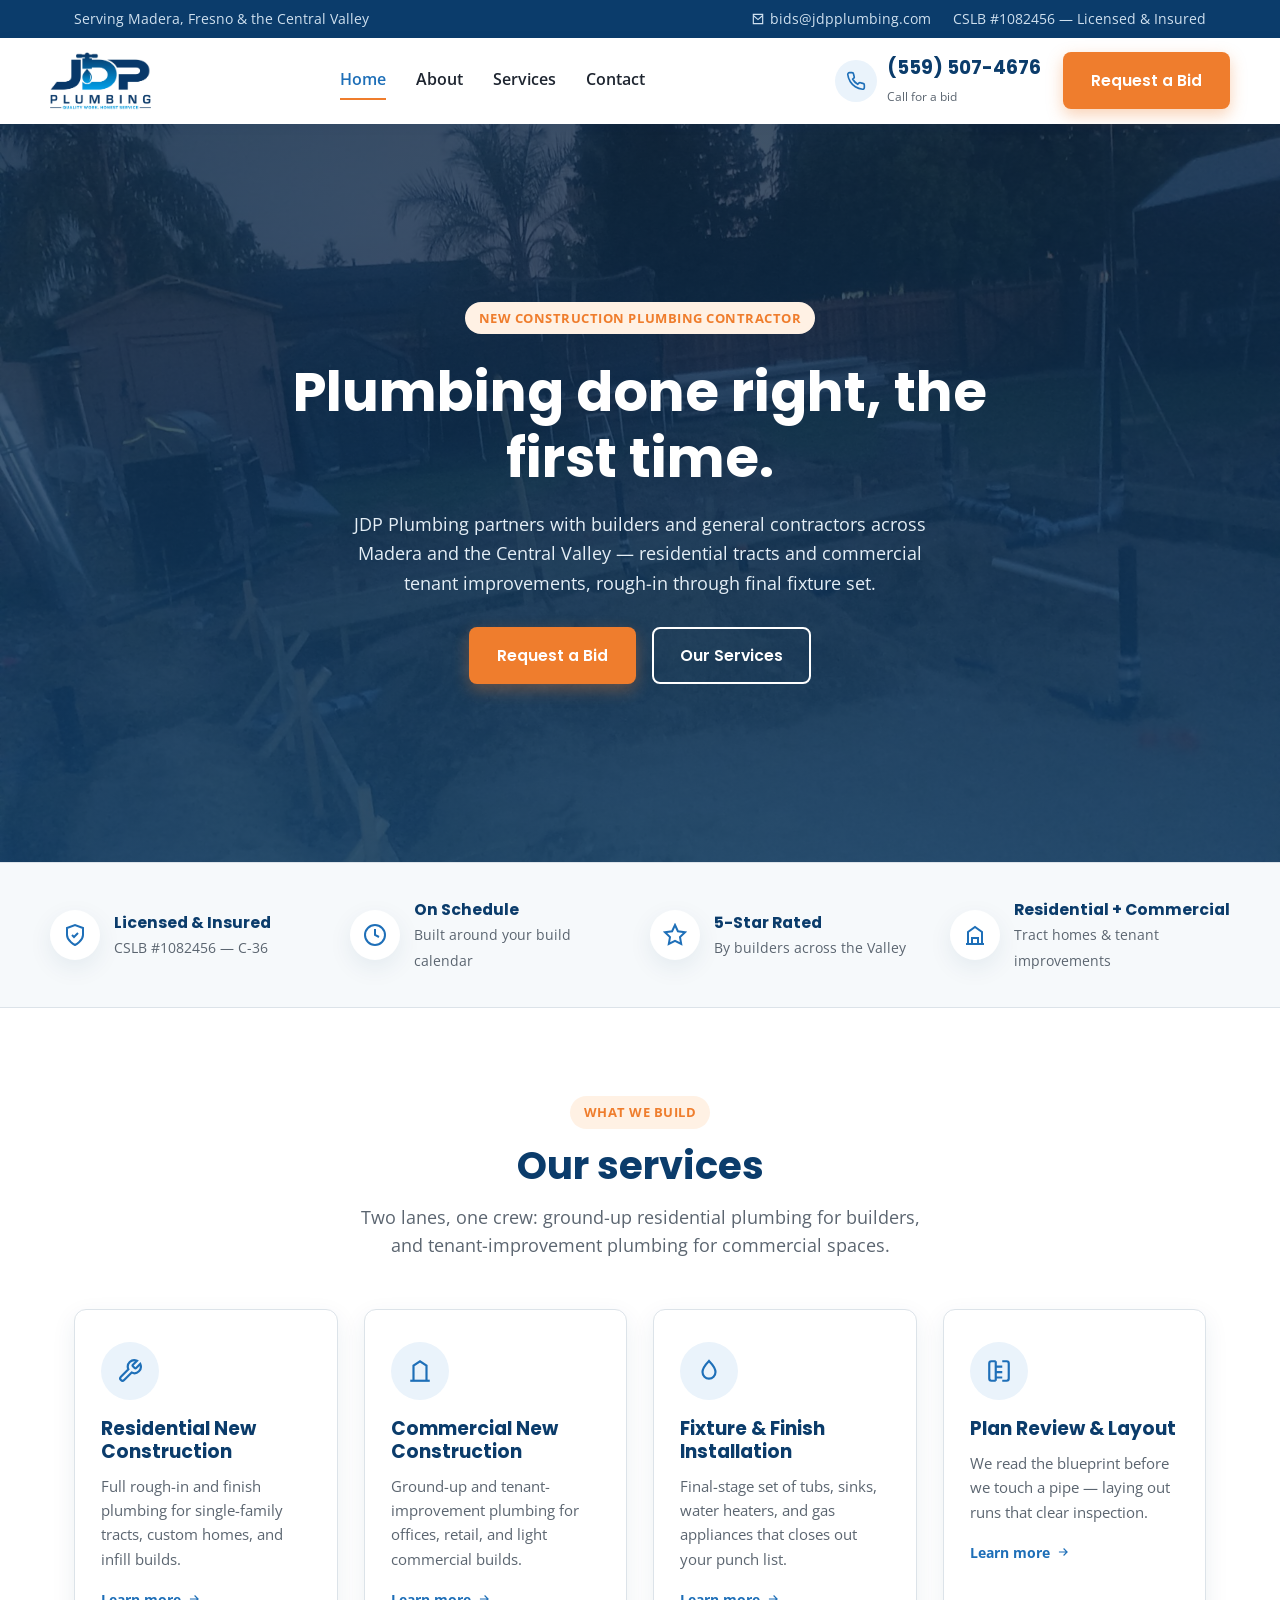
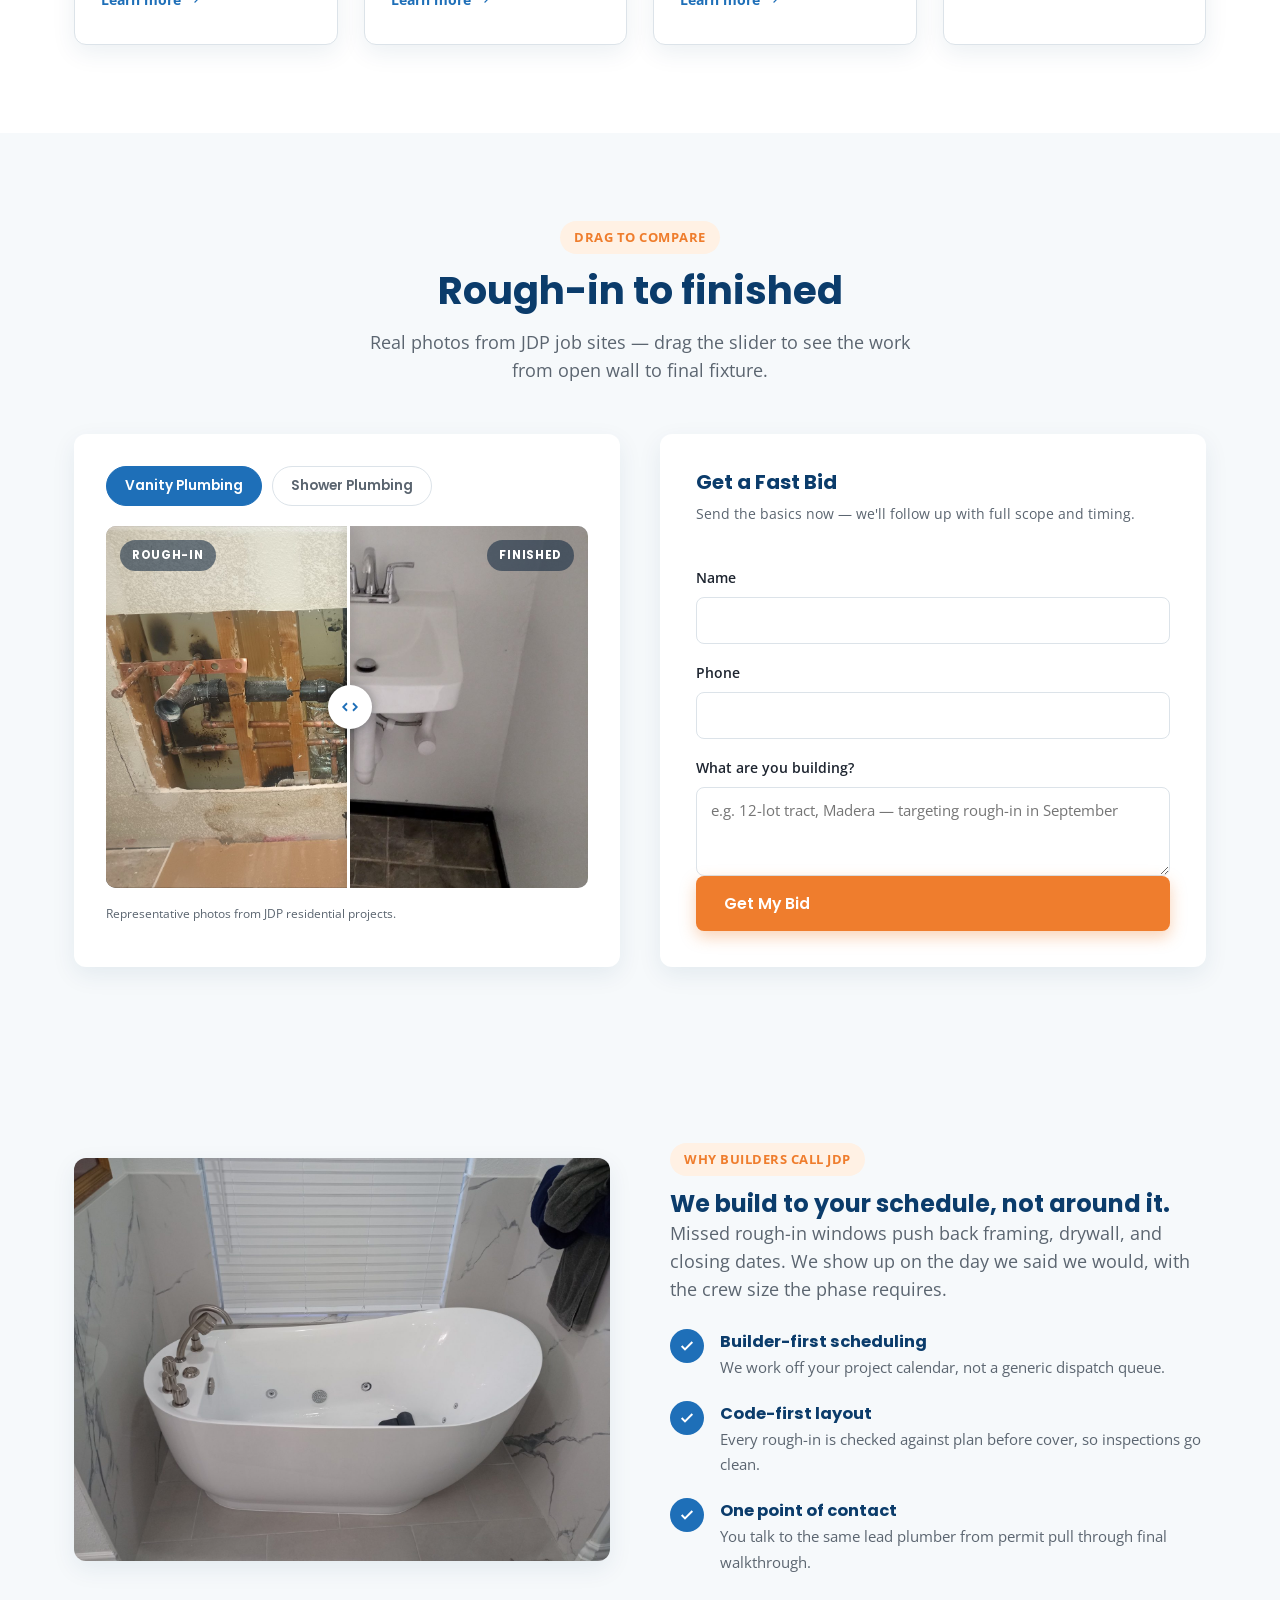
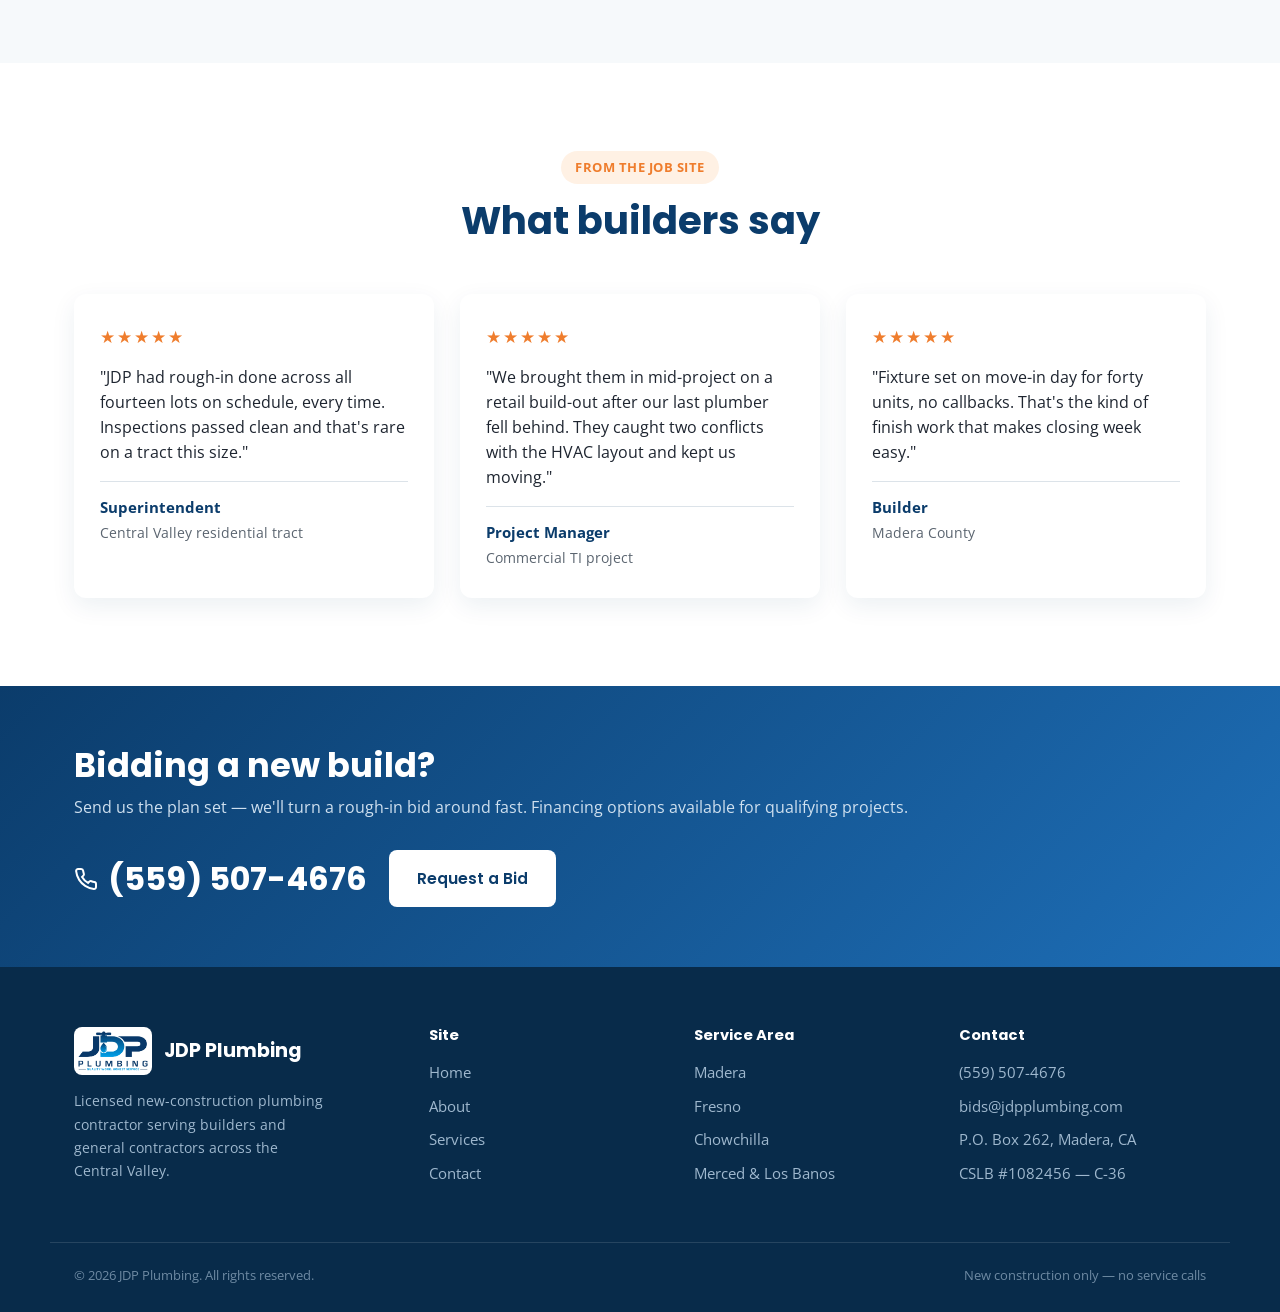
==== commit 3fee66b9: "Updated: Client Feedback" ====
--- a/index.html
+++ b/index.html
@@ -40,18 +40,18 @@
       <a href="services.html">Services</a>
       <a href="contact.html">Contact</a>
       <div class="nav-mobile-cta">
-        <a href="tel:5595550148" class="nav-mobile-phone">
+        <a href="tel:5595074676" class="nav-mobile-phone">
           <svg width="20" height="20" viewBox="0 0 24 24" fill="none" stroke="currentColor" stroke-width="2"><path d="M22 16.92v3a2 2 0 0 1-2.18 2 19.79 19.79 0 0 1-8.63-3.07 19.5 19.5 0 0 1-6-6 19.79 19.79 0 0 1-3.07-8.67A2 2 0 0 1 4.11 2h3a2 2 0 0 1 2 1.72c.127.96.361 1.903.7 2.81a2 2 0 0 1-.45 2.11L8.09 9.91a16 16 0 0 0 6 6l1.27-1.27a2 2 0 0 1 2.11-.45c.907.339 1.85.573 2.81.7A2 2 0 0 1 22 16.92z"/></svg>
-          (559) 555-0148
+          (559) 507-4676
         </a>
         <a href="contact.html" class="btn btn-orange" style="justify-content:center;">Request a Bid</a>
       </div>
     </nav>
     <div class="nav-right">
-      <a href="tel:5595550148" class="nav-phone">
+      <a href="tel:5595074676" class="nav-phone">
         <span class="ico"><svg width="20" height="20" viewBox="0 0 24 24" fill="none" stroke="currentColor" stroke-width="2"><path d="M22 16.92v3a2 2 0 0 1-2.18 2 19.79 19.79 0 0 1-8.63-3.07 19.5 19.5 0 0 1-6-6 19.79 19.79 0 0 1-3.07-8.67A2 2 0 0 1 4.11 2h3a2 2 0 0 1 2 1.72c.127.96.361 1.903.7 2.81a2 2 0 0 1-.45 2.11L8.09 9.91a16 16 0 0 0 6 6l1.27-1.27a2 2 0 0 1 2.11-.45c.907.339 1.85.573 2.81.7A2 2 0 0 1 22 16.92z"/></svg></span>
         <span>
-          <span class="num">(559) 555-0148</span><br>
+          <span class="num">(559) 507-4676</span><br>
           <span class="lbl">Call for a bid</span>
         </span>
       </a>
@@ -251,9 +251,9 @@
       <p>Send us the plan set — we'll turn a rough-in bid around fast. Financing options available for qualifying projects.</p>
     </div>
     <div style="display:flex; align-items:center; gap:22px; flex-wrap:wrap;">
-      <a href="tel:5595550148" class="cta-phone">
+      <a href="tel:5595074676" class="cta-phone">
         <svg width="24" height="24" viewBox="0 0 24 24" fill="none" stroke="currentColor" stroke-width="2"><path d="M22 16.92v3a2 2 0 0 1-2.18 2 19.79 19.79 0 0 1-8.63-3.07 19.5 19.5 0 0 1-6-6 19.79 19.79 0 0 1-3.07-8.67A2 2 0 0 1 4.11 2h3a2 2 0 0 1 2 1.72c.127.96.361 1.903.7 2.81a2 2 0 0 1-.45 2.11L8.09 9.91a16 16 0 0 0 6 6l1.27-1.27a2 2 0 0 1 2.11-.45c.907.339 1.85.573 2.81.7A2 2 0 0 1 22 16.92z"/></svg>
-        (559) 555-0148
+        (559) 507-4676
       </a>
       <a href="contact.html" class="btn btn-white">Request a Bid</a>
     </div>
@@ -292,9 +292,9 @@
     <div>
       <h4>Contact</h4>
       <ul>
-        <li>(559) 555-0148</li>
+        <li>(559) 507-4676</li>
         <li>bids@jdpplumbing.com</li>
-        <li>PO Box 214, Madera, CA</li>
+        <li>P.O. Box 262, Madera, CA</li>
         <li>CSLB #1082456 — C-36</li>
       </ul>
     </div>
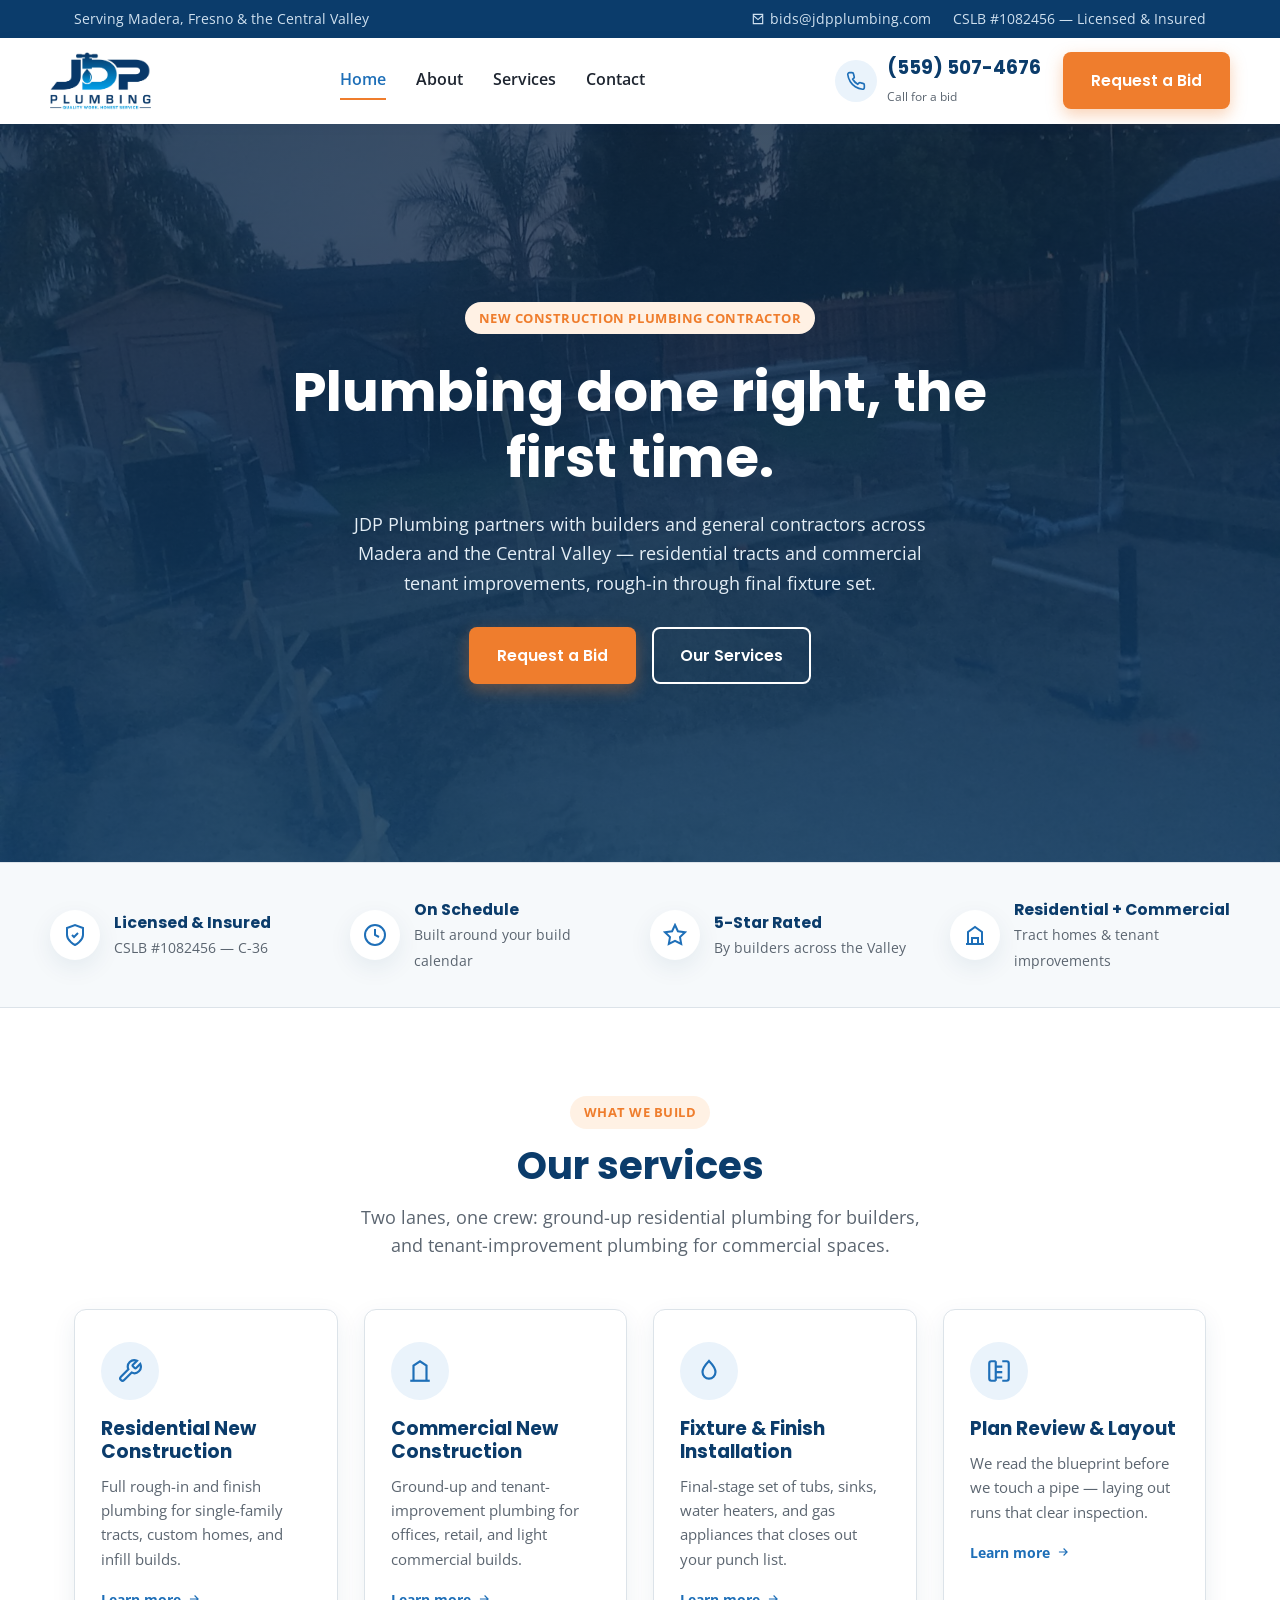
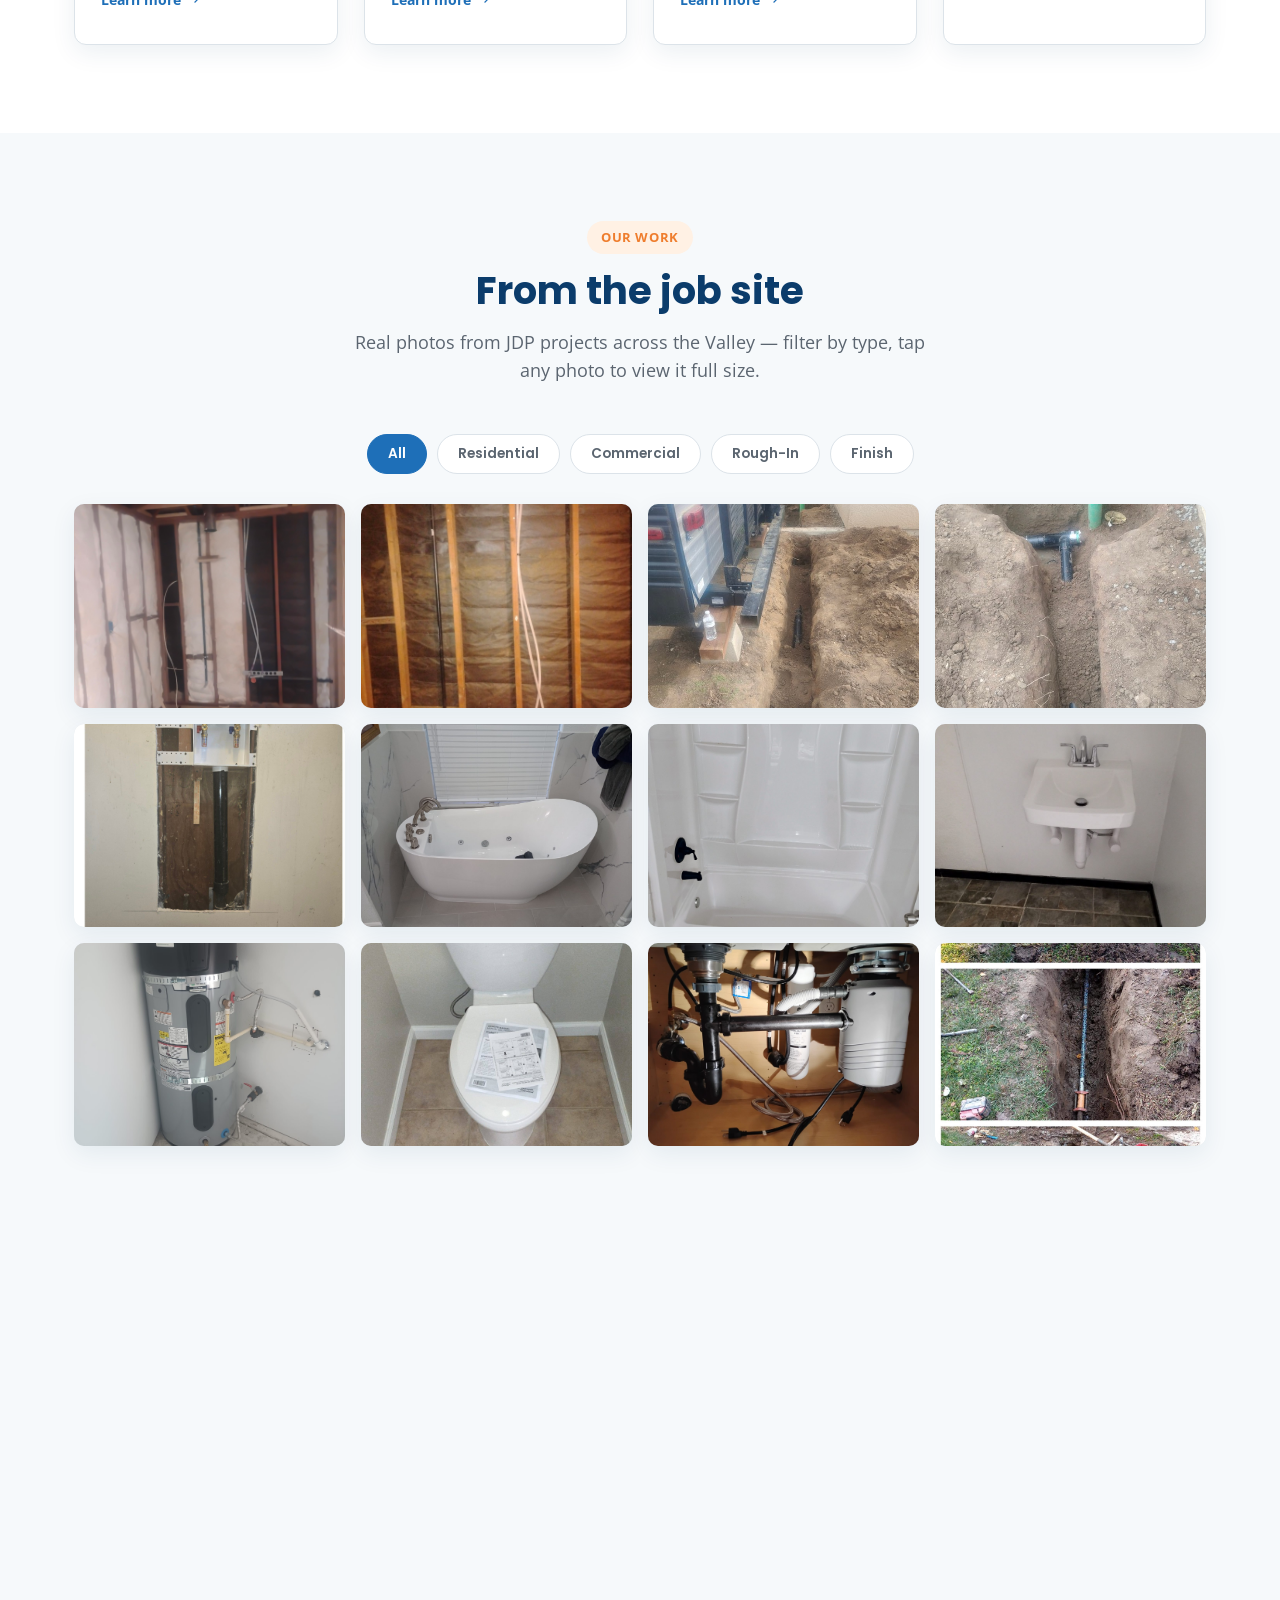
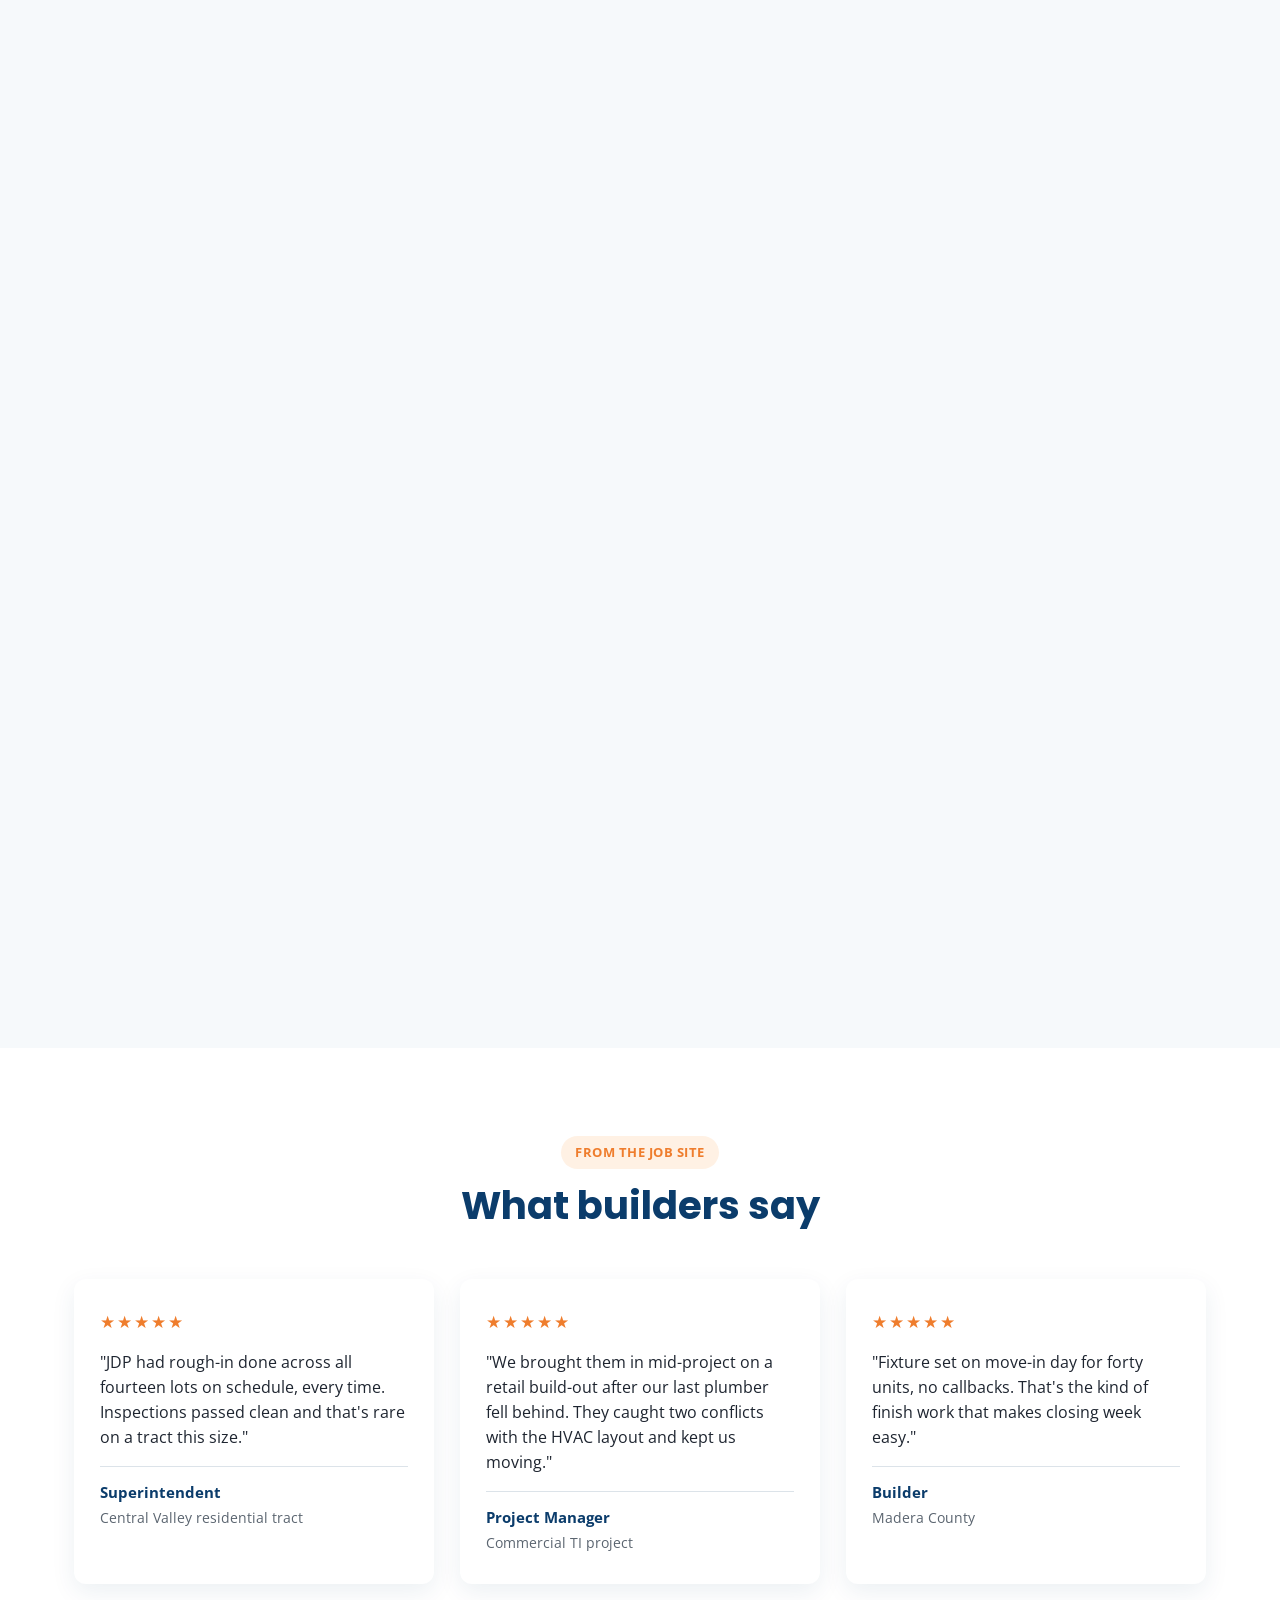
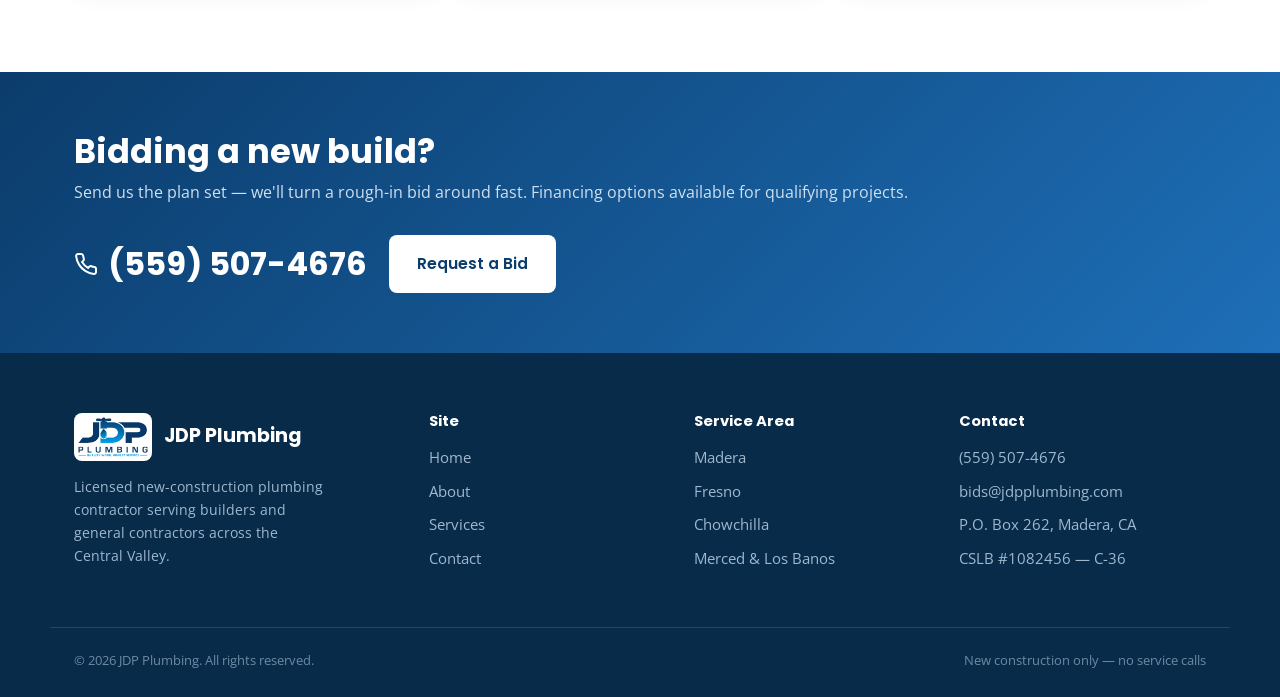
==== commit 3cffd1ef: "Updated: Client Feedback" ====
--- a/index.html
+++ b/index.html
@@ -136,30 +136,81 @@
 <section class="bg-alt" id="showcase">
   <div class="wrap">
     <div class="section-head">
-      <span class="tag">Drag To Compare</span>
-      <h2>Rough-in to finished</h2>
-      <p class="lede" style="margin:0 auto;">Real photos from JDP job sites — drag the slider to see the work from open wall to final fixture.</p>
-    </div>
-    <div class="showcase-grid">
-
-      <div class="ba-card reveal">
-        <div class="ba-tabs">
-          <button type="button" class="ba-tab active" data-before="images/gallery/rough-in-wall-vanity.jpg" data-after="images/gallery/pedestal-sink-finish.jpg">Vanity Plumbing</button>
-          <button type="button" class="ba-tab" data-before="images/gallery/shower-valve-roughin.jpg" data-after="images/gallery/tub-shower-surround.jpg">Shower Plumbing</button>
-        </div>
-        <div class="ba-slider">
-          <div class="ba-after-wrap"><img id="baAfterImg" src="images/gallery/pedestal-sink-finish.jpg" alt="Finished plumbing fixture"></div>
-          <div class="ba-before-wrap" id="baBeforeWrap"><img id="baBeforeImg" src="images/gallery/rough-in-wall-vanity.jpg" alt="Rough-in plumbing before finish"></div>
-          <span class="ba-label ba-label-left">Rough-In</span>
-          <span class="ba-label ba-label-right">Finished</span>
-          <div class="ba-handle" id="baHandle">
-            <div class="grip">
-              <svg width="18" height="18" viewBox="0 0 24 24" fill="none" stroke="currentColor" stroke-width="2.4"><path d="M8 7l-5 5 5 5M16 7l5 5-5 5"/></svg>
-            </div>
-          </div>
-          <input type="range" id="baRange" class="ba-range" min="0" max="100" value="50" aria-label="Drag to compare rough-in and finished photos">
-        </div>
-        <p class="disclaimer">Representative photos from JDP residential projects.</p>
+      <span class="tag">Our Work</span>
+      <h2>From the job site</h2>
+      <p class="lede" style="margin:0 auto;">Real photos from JDP projects across the Valley — filter by type, tap any photo to view it full size.</p>
+    </div>
+
+    <div class="proj-filters reveal" id="projFilters">
+      <button type="button" class="proj-filter active" data-filter="all">All</button>
+      <button type="button" class="proj-filter" data-filter="residential">Residential</button>
+      <button type="button" class="proj-filter" data-filter="commercial">Commercial</button>
+      <button type="button" class="proj-filter" data-filter="roughin">Rough-In</button>
+      <button type="button" class="proj-filter" data-filter="finish">Finish</button>
+    </div>
+
+    <div class="proj-grid" id="projGrid">
+      <button type="button" class="proj-item reveal" data-cat="residential roughin" data-full="images/gallery/insulated-room-roughin.jpg" data-caption="Insulated room rough-in — residential new construction">
+        <img src="images/gallery/insulated-room-roughin.jpg" alt="Insulated room with plumbing and gas rough-in" loading="lazy">
+        <span class="cap">Room rough-in</span>
+      </button>
+      <button type="button" class="proj-item reveal" data-cat="residential roughin" data-full="images/gallery/wall-roughin-manifold.jpg" data-caption="Wall rough-in with PEX manifold and gas line">
+        <img src="images/gallery/wall-roughin-manifold.jpg" alt="Interior wall rough-in with PEX manifold and black gas line" loading="lazy">
+        <span class="cap">PEX manifold</span>
+      </button>
+      <button type="button" class="proj-item reveal" data-cat="residential roughin" data-full="images/gallery/trench-rv-side.jpg" data-caption="Water and sewer trench alongside the structure">
+        <img src="images/gallery/trench-rv-side.jpg" alt="Water line trench dug alongside a structure" loading="lazy">
+        <span class="cap">Utility trench</span>
+      </button>
+      <button type="button" class="proj-item reveal" data-cat="residential roughin" data-full="images/gallery/trench-tee-fitting.jpg" data-caption="Underground tee fitting set in the trench">
+        <img src="images/gallery/trench-tee-fitting.jpg" alt="Black tee fitting and green pipe set in a trench" loading="lazy">
+        <span class="cap">Underground tee</span>
+      </button>
+      <button type="button" class="proj-item reveal" data-cat="residential roughin" data-full="images/gallery/shower-valve-roughin.jpg" data-caption="Shower valve rough-in before wall cover">
+        <img src="images/gallery/shower-valve-roughin.jpg" alt="Shower valve rough-in" loading="lazy">
+        <span class="cap">Shower valve</span>
+      </button>
+      <button type="button" class="proj-item reveal" data-cat="residential finish" data-full="images/gallery/soaking-tub-finish.jpg" data-caption="Freestanding soaking tub — finished install">
+        <img src="images/gallery/soaking-tub-finish.jpg" alt="Freestanding soaking tub installed" loading="lazy">
+        <span class="cap">Soaking tub</span>
+      </button>
+      <button type="button" class="proj-item reveal" data-cat="residential finish" data-full="images/gallery/tub-shower-surround.jpg" data-caption="Tub and shower surround — finished">
+        <img src="images/gallery/tub-shower-surround.jpg" alt="New tub and shower surround installed" loading="lazy">
+        <span class="cap">Tub &amp; surround</span>
+      </button>
+      <button type="button" class="proj-item reveal" data-cat="residential finish" data-full="images/gallery/pedestal-sink-finish.jpg" data-caption="Wall-mounted bathroom sink — finished">
+        <img src="images/gallery/pedestal-sink-finish.jpg" alt="Wall-mounted bathroom sink installed" loading="lazy">
+        <span class="cap">Bathroom sink</span>
+      </button>
+      <button type="button" class="proj-item reveal" data-cat="residential finish" data-full="images/gallery/water-heater-install.jpg" data-caption="Water heater install — finished">
+        <img src="images/gallery/water-heater-install.jpg" alt="Water heater installed" loading="lazy">
+        <span class="cap">Water heater</span>
+      </button>
+      <button type="button" class="proj-item reveal" data-cat="residential finish" data-full="images/gallery/toilet-install.jpg" data-caption="Toilet set — finish stage">
+        <img src="images/gallery/toilet-install.jpg" alt="Toilet installed" loading="lazy">
+        <span class="cap">Fixture set</span>
+      </button>
+      <button type="button" class="proj-item reveal" data-cat="residential finish" data-full="images/gallery/disposal-install.jpg" data-caption="Garbage disposal and under-sink plumbing">
+        <img src="images/gallery/disposal-install.jpg" alt="Garbage disposal and under-sink plumbing installed" loading="lazy">
+        <span class="cap">Under-sink</span>
+      </button>
+      <button type="button" class="proj-item reveal" data-cat="residential roughin" data-full="images/gallery/trench-water-line.jpg" data-caption="Water line trenched and laid to the structure">
+        <img src="images/gallery/trench-water-line.jpg" alt="Water line trenched and laid" loading="lazy">
+        <span class="cap">Water line</span>
+      </button>
+      <p class="proj-empty" id="projEmpty">No photos in this category yet — check back soon.</p>
+    </div>
+
+    <div class="showcase-grid showcase-cta">
+
+      <div class="showcase-pitch reveal">
+        <span class="tag">Bidding a build?</span>
+        <h3>Like what you see? Let's talk scope.</h3>
+        <p class="lede">Every photo above is a JDP job. Send us your plan set and we'll turn around a rough-in bid built to your schedule — residential tract or commercial TI.</p>
+        <a href="tel:5595074676" class="showcase-phone">
+          <svg width="20" height="20" viewBox="0 0 24 24" fill="none" stroke="currentColor" stroke-width="2"><path d="M22 16.92v3a2 2 0 0 1-2.18 2 19.79 19.79 0 0 1-8.63-3.07 19.5 19.5 0 0 1-6-6 19.79 19.79 0 0 1-3.07-8.67A2 2 0 0 1 4.11 2h3a2 2 0 0 1 2 1.72c.127.96.361 1.903.7 2.81a2 2 0 0 1-.45 2.11L8.09 9.91a16 16 0 0 0 6 6l1.27-1.27a2 2 0 0 1 2.11-.45c.907.339 1.85.573 2.81.7A2 2 0 0 1 22 16.92z"/></svg>
+          (559) 507-4676
+        </a>
       </div>
 
       <div class="quick-form reveal">
@@ -305,6 +356,22 @@
   </div>
 </footer>
 
+<div class="lightbox" id="lightbox" aria-hidden="true">
+  <button class="lb-close" id="lbClose" aria-label="Close">
+    <svg width="24" height="24" viewBox="0 0 24 24" fill="none" stroke="currentColor" stroke-width="2.4"><path d="M18 6L6 18M6 6l12 12"/></svg>
+  </button>
+  <button class="lb-nav lb-prev" id="lbPrev" aria-label="Previous photo">
+    <svg width="28" height="28" viewBox="0 0 24 24" fill="none" stroke="currentColor" stroke-width="2.2"><path d="M15 18l-6-6 6-6"/></svg>
+  </button>
+  <figure class="lb-figure">
+    <img id="lbImg" src="" alt="">
+    <figcaption id="lbCaption"></figcaption>
+  </figure>
+  <button class="lb-nav lb-next" id="lbNext" aria-label="Next photo">
+    <svg width="28" height="28" viewBox="0 0 24 24" fill="none" stroke="currentColor" stroke-width="2.2"><path d="M9 18l6-6-6-6"/></svg>
+  </button>
+</div>
+
 <script src="script.js"></script>
 </body>
 </html>
--- a/style.css
+++ b/style.css
@@ -353,58 +353,69 @@
 .btn-orange.pulse { animation: pulseGlow 2.6s ease-in-out infinite; }
 
 /* ---------- before/after comparison slider ---------- */
-.showcase-grid { display: grid; grid-template-columns: 1fr 1fr; gap: 40px; align-items: stretch; }
-.ba-card {
-  background: var(--white);
-  border-radius: var(--radius);
-  box-shadow: var(--shadow);
-  padding: 32px;
-  display: flex;
-  flex-direction: column;
-}
-.ba-card h3 { margin-bottom: 4px; }
-.ba-tabs { display: flex; gap: 10px; margin-bottom: 20px; flex-wrap: wrap; }
-.ba-tab {
+/* ---------- project gallery + filters ---------- */
+.proj-filters { display: flex; gap: 10px; justify-content: center; flex-wrap: wrap; margin-bottom: 30px; }
+.proj-filter {
   font-family: "Poppins", sans-serif; font-weight: 600; font-size: 0.85rem;
-  padding: 9px 18px; border-radius: 20px; border: 1.5px solid var(--gray-300);
+  padding: 9px 20px; border-radius: 20px; border: 1.5px solid var(--gray-300);
   background: var(--white); color: var(--gray-600); cursor: pointer; transition: all .15s ease;
 }
-.ba-tab:hover { border-color: var(--blue); color: var(--blue); }
-.ba-tab.active { background: var(--blue); border-color: var(--blue); color: var(--white); }
-
-.ba-slider {
-  position: relative; width: 100%; aspect-ratio: 4 / 3;
-  border-radius: 10px; overflow: hidden; touch-action: pan-y; user-select: none;
-  box-shadow: inset 0 0 0 1px var(--gray-300);
-}
-.ba-after-wrap, .ba-before-wrap { position: absolute; inset: 0; }
-.ba-before-wrap { clip-path: inset(0 50% 0 0); transition: clip-path .05s linear; }
-.ba-slider img { position: absolute; inset: 0; width: 100%; height: 100%; object-fit: cover; display: block; pointer-events: none; }
-
-.ba-label {
-  position: absolute; top: 14px; z-index: 3;
-  font-family: "Poppins", sans-serif; font-weight: 700; font-size: 0.72rem;
-  letter-spacing: 0.06em; text-transform: uppercase; color: var(--white);
-  background: rgba(11,35,60,0.55); padding: 6px 12px; border-radius: 20px;
-}
-.ba-label-left { left: 14px; }
-.ba-label-right { right: 14px; }
-
-.ba-handle {
-  position: absolute; top: 0; bottom: 0; left: 50%;
-  width: 0; border-left: 3px solid var(--white); z-index: 4; pointer-events: none;
-  filter: drop-shadow(0 0 6px rgba(0,0,0,0.35));
-}
-.ba-handle .grip {
-  position: absolute; top: 50%; left: 50%; transform: translate(-50%, -50%);
-  width: 44px; height: 44px; border-radius: 50%; background: var(--white);
-  box-shadow: var(--shadow); display: flex; align-items: center; justify-content: center; color: var(--blue);
-}
-.ba-range {
-  position: absolute; inset: 0; width: 100%; height: 100%; margin: 0;
-  opacity: 0; cursor: ew-resize; z-index: 5; -webkit-appearance: none; appearance: none;
-}
-.ba-card .disclaimer { font-size: 0.78rem; color: var(--gray-600); margin-top: 16px; margin-bottom: 0; }
+.proj-filter:hover { border-color: var(--blue); color: var(--blue); }
+.proj-filter.active { background: var(--blue); border-color: var(--blue); color: var(--white); }
+
+.proj-grid { display: grid; grid-template-columns: repeat(4, 1fr); gap: 16px; }
+.proj-item {
+  position: relative; padding: 0; border: 0; margin: 0; cursor: pointer;
+  border-radius: 10px; overflow: hidden; aspect-ratio: 4 / 3;
+  background: var(--gray-300); box-shadow: var(--shadow); display: block;
+}
+.proj-item img { width: 100%; height: 100%; object-fit: cover; transition: transform .5s ease; }
+.proj-item:hover img { transform: scale(1.07); }
+.proj-item:focus-visible { outline: 3px solid var(--orange); outline-offset: 2px; }
+.proj-item .cap {
+  position: absolute; left: 0; right: 0; bottom: 0;
+  font-family: "Poppins", sans-serif; font-weight: 600; font-size: 0.82rem;
+  color: var(--white); text-align: left; padding: 22px 14px 12px;
+  background: linear-gradient(to top, rgba(11,35,60,0.82), rgba(11,35,60,0));
+  opacity: 0; transform: translateY(6px); transition: all .2s ease;
+}
+.proj-item:hover .cap, .proj-item:focus-visible .cap { opacity: 1; transform: translateY(0); }
+.proj-item.hide { display: none; }
+.proj-empty { display: none; grid-column: 1 / -1; text-align: center; color: var(--gray-600); padding: 30px 0; }
+.proj-empty.show { display: block; }
+
+.showcase-cta { margin-top: 44px; }
+.showcase-pitch { display: flex; flex-direction: column; justify-content: center; }
+.showcase-pitch h3 { font-size: 1.5rem; margin-bottom: 12px; }
+.showcase-phone {
+  display: inline-flex; align-items: center; gap: 10px; margin-top: 8px;
+  font-family: "Poppins", sans-serif; font-weight: 700; font-size: 1.25rem; color: var(--blue-dark);
+}
+.showcase-phone svg { color: var(--orange); }
+
+/* ---------- lightbox ---------- */
+.lightbox {
+  position: fixed; inset: 0; z-index: 200; display: none;
+  align-items: center; justify-content: center;
+  background: rgba(11,35,60,0.92); padding: 40px;
+}
+.lightbox.open { display: flex; }
+.lb-figure { margin: 0; max-width: 90vw; max-height: 86vh; text-align: center; }
+.lb-figure img { max-width: 100%; max-height: 78vh; border-radius: 8px; box-shadow: 0 20px 60px rgba(0,0,0,0.5); }
+.lb-figure figcaption {
+  color: var(--white); font-family: "Poppins", sans-serif; font-weight: 600;
+  font-size: 0.95rem; margin-top: 16px;
+}
+.lb-close, .lb-nav {
+  position: absolute; background: rgba(255,255,255,0.12); border: 0; color: var(--white);
+  width: 48px; height: 48px; border-radius: 50%; cursor: pointer;
+  display: flex; align-items: center; justify-content: center; transition: background .15s ease;
+}
+.lb-close:hover, .lb-nav:hover { background: rgba(255,255,255,0.25); }
+.lb-close { top: 24px; right: 24px; }
+.lb-nav { top: 50%; transform: translateY(-50%); }
+.lb-prev { left: 24px; }
+.lb-next { right: 24px; }
 
 .quick-form { background: var(--white); border-radius: var(--radius); box-shadow: var(--shadow); padding: 36px; display: flex; flex-direction: column; }
 .quick-form h3 { margin-bottom: 8px; font-size: 1.25rem; }
@@ -422,6 +433,7 @@
   .services-grid { grid-template-columns: repeat(2, 1fr); }
   .split, .service-detail, .contact-grid, .showcase-grid { grid-template-columns: 1fr; gap: 34px; }
   .gallery-grid { grid-template-columns: repeat(2, 1fr); }
+  .proj-grid { grid-template-columns: repeat(3, 1fr); }
   .service-detail.rev .sd-media { order: 0; }
   .testi-grid { grid-template-columns: 1fr; }
   .values-grid { grid-template-columns: 1fr; }
@@ -480,4 +492,11 @@
   .trust-grid { grid-template-columns: 1fr; }
   .cta-band .wrap { text-align: center; justify-content: center; }
   .gallery-grid { grid-template-columns: 1fr; }
-}
+  .proj-grid { grid-template-columns: repeat(2, 1fr); gap: 12px; }
+  .proj-item .cap { opacity: 1; transform: none; font-size: 0.72rem; padding: 18px 10px 8px; }
+  .lightbox { padding: 16px; }
+  .lb-close { top: 12px; right: 12px; }
+  .lb-nav { width: 40px; height: 40px; }
+  .lb-prev { left: 8px; }
+  .lb-next { right: 8px; }
+}
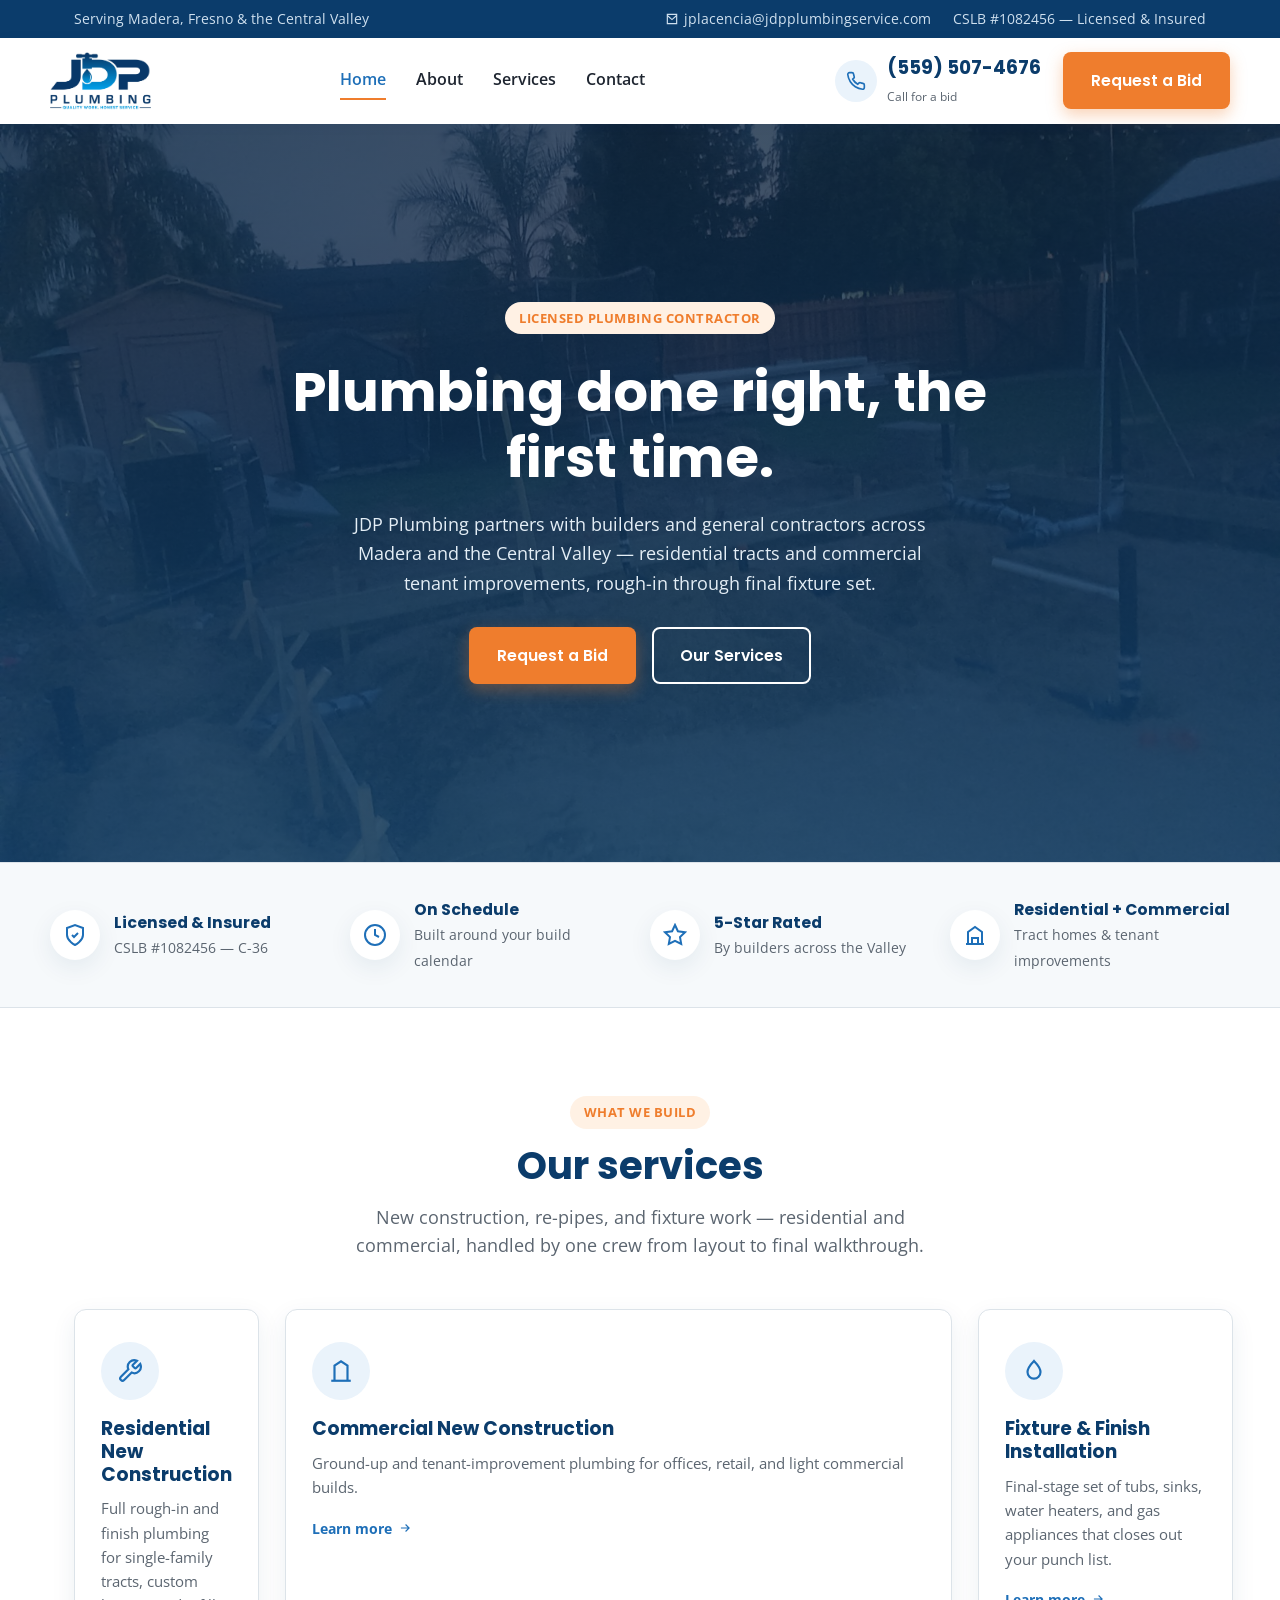
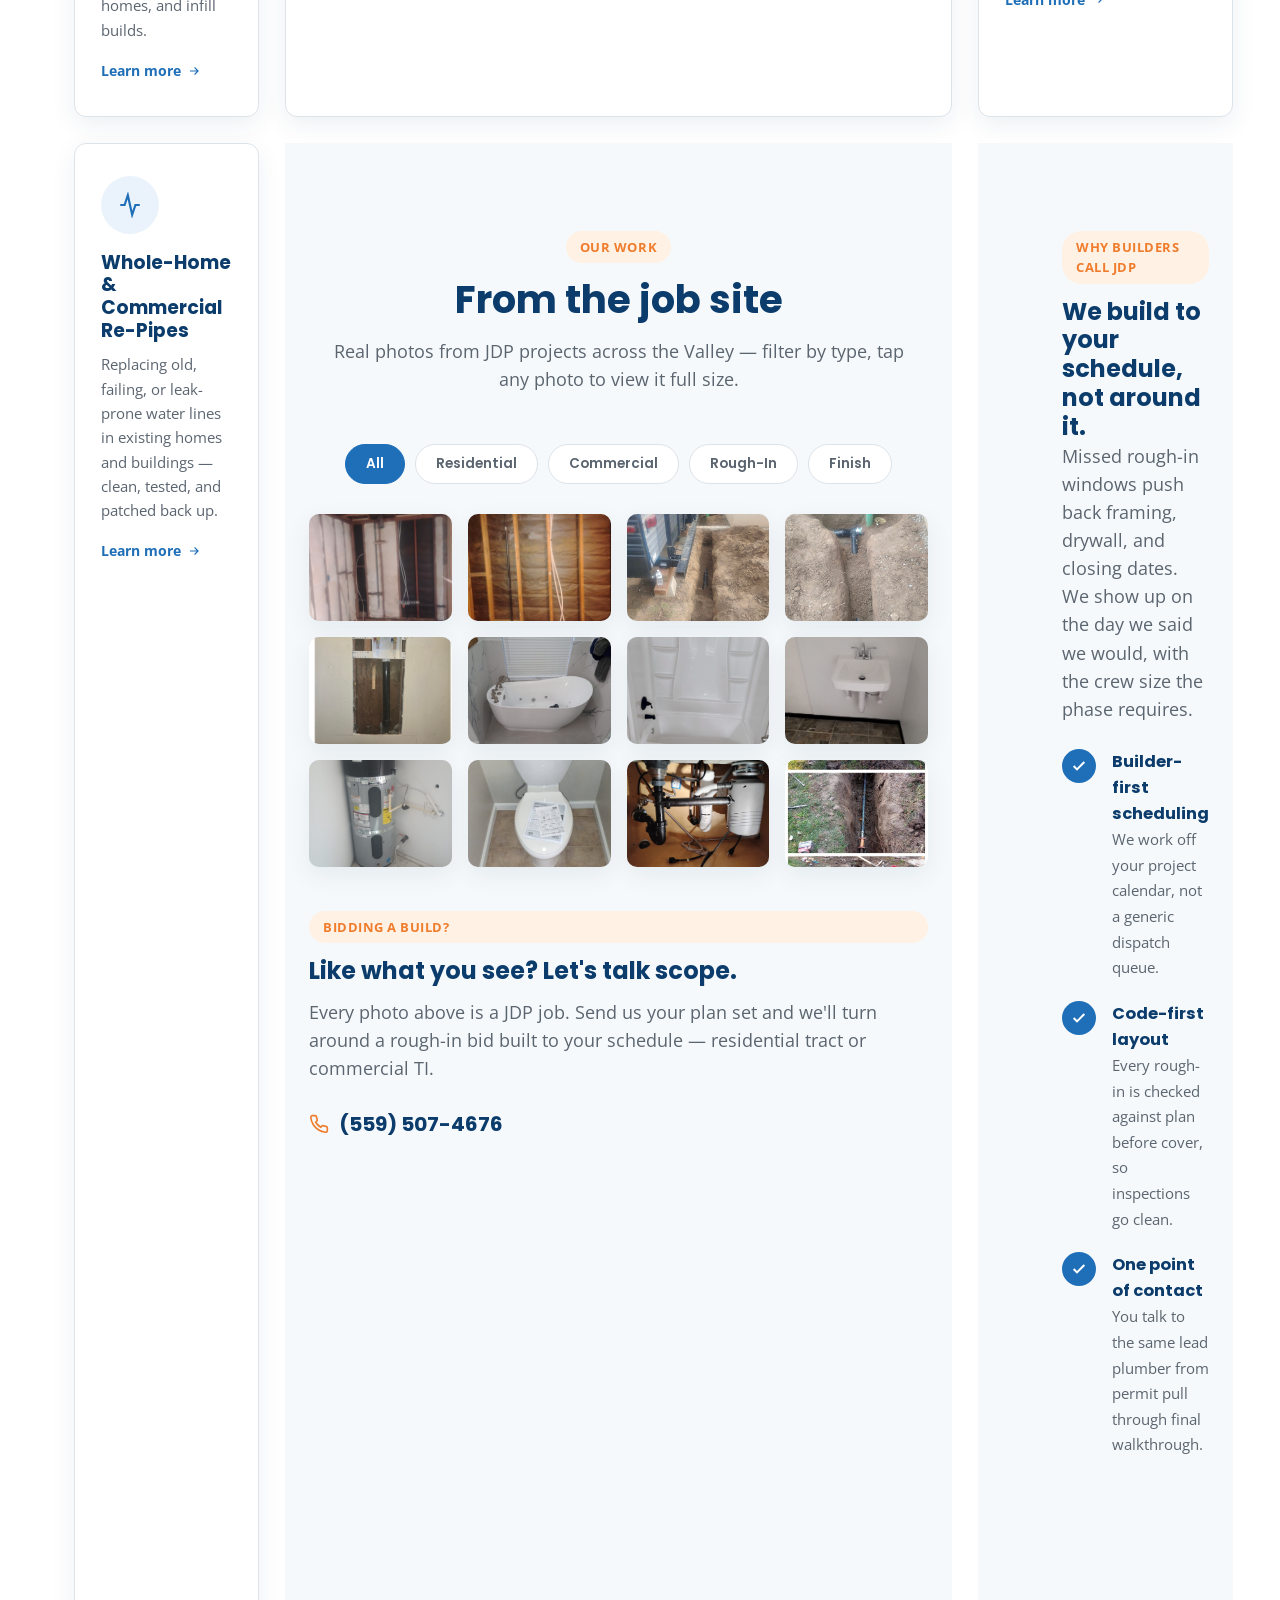
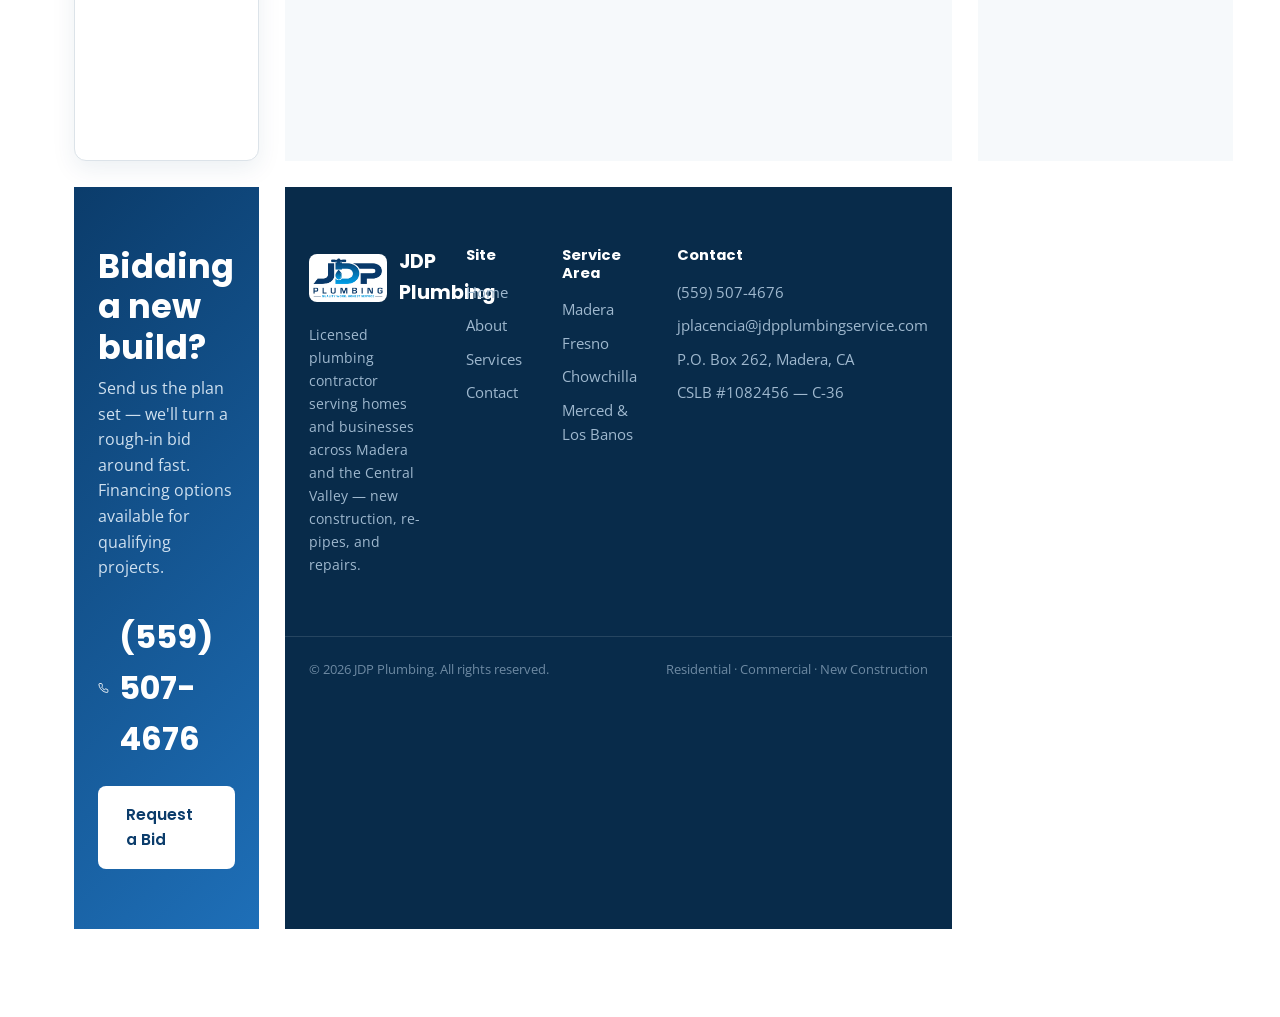
==== commit 441ffb8c: "Updated as per feedback" ====
--- a/index.html
+++ b/index.html
@@ -3,7 +3,7 @@
 <head>
 <meta charset="UTF-8">
 <meta name="viewport" content="width=device-width, initial-scale=1.0">
-<title>JDP Plumbing | New Construction Plumbing Contractor — Madera, CA</title>
+<title>JDP Plumbing | Plumbing Contractor — Madera, CA</title>
 <meta name="description" content="JDP Plumbing is a licensed new-construction plumbing contractor serving residential and commercial builders across Madera and the Central Valley.">
 <link rel="preconnect" href="https://fonts.googleapis.com">
 <link href="https://fonts.googleapis.com/css2?family=Poppins:wght@600;700&family=Open+Sans:wght@400;600;700&display=swap" rel="stylesheet">
@@ -15,8 +15,8 @@
   <div class="wrap">
     <span>Serving Madera, Fresno &amp; the Central Valley</span>
     <div class="tb-right">
-      <a href="mailto:bids@jdpplumbing.com">
-        <svg width="14" height="14" viewBox="0 0 24 24" fill="none" stroke="currentColor" stroke-width="2" style="vertical-align:-2px;margin-right:5px;"><path d="M4 4h16v16H4z"/><path d="M4 6l8 7 8-7"/></svg>bids@jdpplumbing.com
+      <a href="mailto:jplacencia@jdpplumbingservice.com">
+        <svg width="14" height="14" viewBox="0 0 24 24" fill="none" stroke="currentColor" stroke-width="2" style="vertical-align:-2px;margin-right:5px;"><path d="M4 4h16v16H4z"/><path d="M4 6l8 7 8-7"/></svg>jplacencia@jdpplumbingservice.com
       </a>
       <span>CSLB #1082456 — Licensed &amp; Insured</span>
     </div>
@@ -66,7 +66,7 @@
 <section class="hero">
   <div class="hero-media" style="background-image:url('images/gallery/rough-in-backyard.jpg');"></div>
   <div class="hero-inner">
-    <span class="tag">New Construction Plumbing Contractor</span>
+    <span class="tag">Licensed Plumbing Contractor</span>
     <h1>Plumbing done right, the first time.</h1>
     <p class="lede">JDP Plumbing partners with builders and general contractors across Madera and the Central Valley — residential tracts and commercial tenant improvements, rough-in through final fixture set.</p>
     <div class="hero-ctas">
@@ -102,7 +102,7 @@
     <div class="section-head">
       <span class="tag">What We Build</span>
       <h2>Our services</h2>
-      <p class="lede" style="margin:0 auto;">Two lanes, one crew: ground-up residential plumbing for builders, and tenant-improvement plumbing for commercial spaces.</p>
+      <p class="lede" style="margin:0 auto;">New construction, re-pipes, and fixture work — residential and commercial, handled by one crew from layout to final walkthrough.</p>
     </div>
     <div class="services-grid">
       <div class="service-card reveal">
@@ -129,9 +129,12 @@
         <p>We read the blueprint before we touch a pipe — laying out runs that clear inspection.</p>
         <a href="services.html#planning" class="more">Learn more <svg width="14" height="14" viewBox="0 0 24 24" fill="none" stroke="currentColor" stroke-width="2"><path d="M5 12h14M13 6l6 6-6 6"/></svg></a>
       </div>
-    </div>
-  </div>
-</section>
+      <div class="service-card reveal">
+        <span class="ico"><svg width="26" height="26" viewBox="0 0 24 24" fill="none" stroke="currentColor" stroke-width="2"><path d="M3 12h4l3-9 4 18 3-9h4"/></svg></span>
+        <h3>Whole-Home &amp; Commercial Re-Pipes</h3>
+        <p>Replacing old, failing, or leak-prone water lines in existing homes and buildings — clean, tested, and patched back up.</p>
+        <a href="services.html#repipe" class="more">Learn more <svg width="14" height="14" viewBox="0 0 24 24" fill="none" stroke="currentColor" stroke-width="2"><path d="M5 12h14M13 6l6 6-6 6"/></svg></a>
+      </div>
 
 <section class="bg-alt" id="showcase">
   <div class="wrap">
@@ -320,7 +323,7 @@
           <div class="foot-word">JDP Plumbing</div>
         </div>
       </div>
-      <p style="font-size:0.9rem; max-width:32ch;">Licensed new-construction plumbing contractor serving builders and general contractors across the Central Valley.</p>
+      <p style="font-size:0.9rem; max-width:32ch;">Licensed plumbing contractor serving homes and businesses across Madera and the Central Valley — new construction, re-pipes, and repairs.</p>
     </div>
     <div>
       <h4>Site</h4>
@@ -344,7 +347,7 @@
       <h4>Contact</h4>
       <ul>
         <li>(559) 507-4676</li>
-        <li>bids@jdpplumbing.com</li>
+        <li>jplacencia@jdpplumbingservice.com</li>
         <li>P.O. Box 262, Madera, CA</li>
         <li>CSLB #1082456 — C-36</li>
       </ul>
@@ -352,7 +355,7 @@
   </div>
   <div class="wrap foot-bottom">
     <span>&copy; 2026 JDP Plumbing. All rights reserved.</span>
-    <span>New construction only — no service calls</span>
+    <span>Residential · Commercial · New Construction</span>
   </div>
 </footer>
 
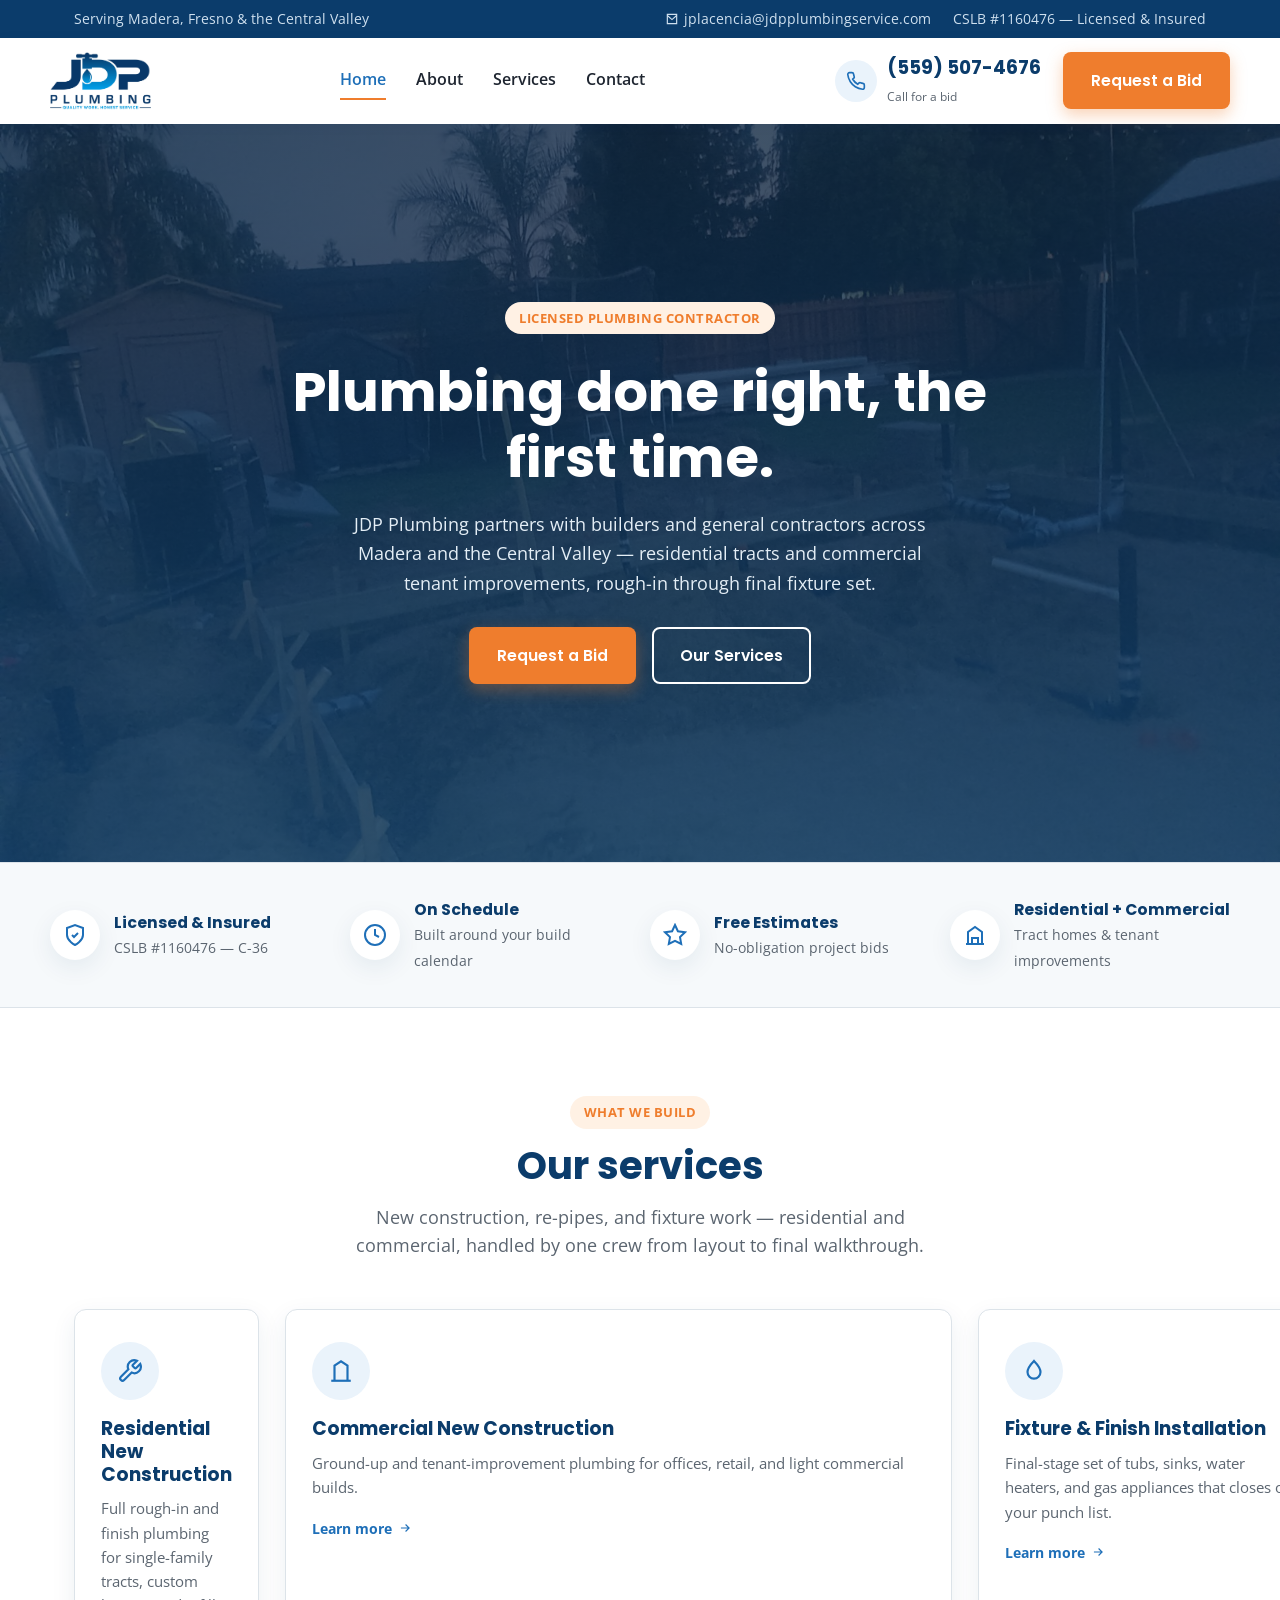
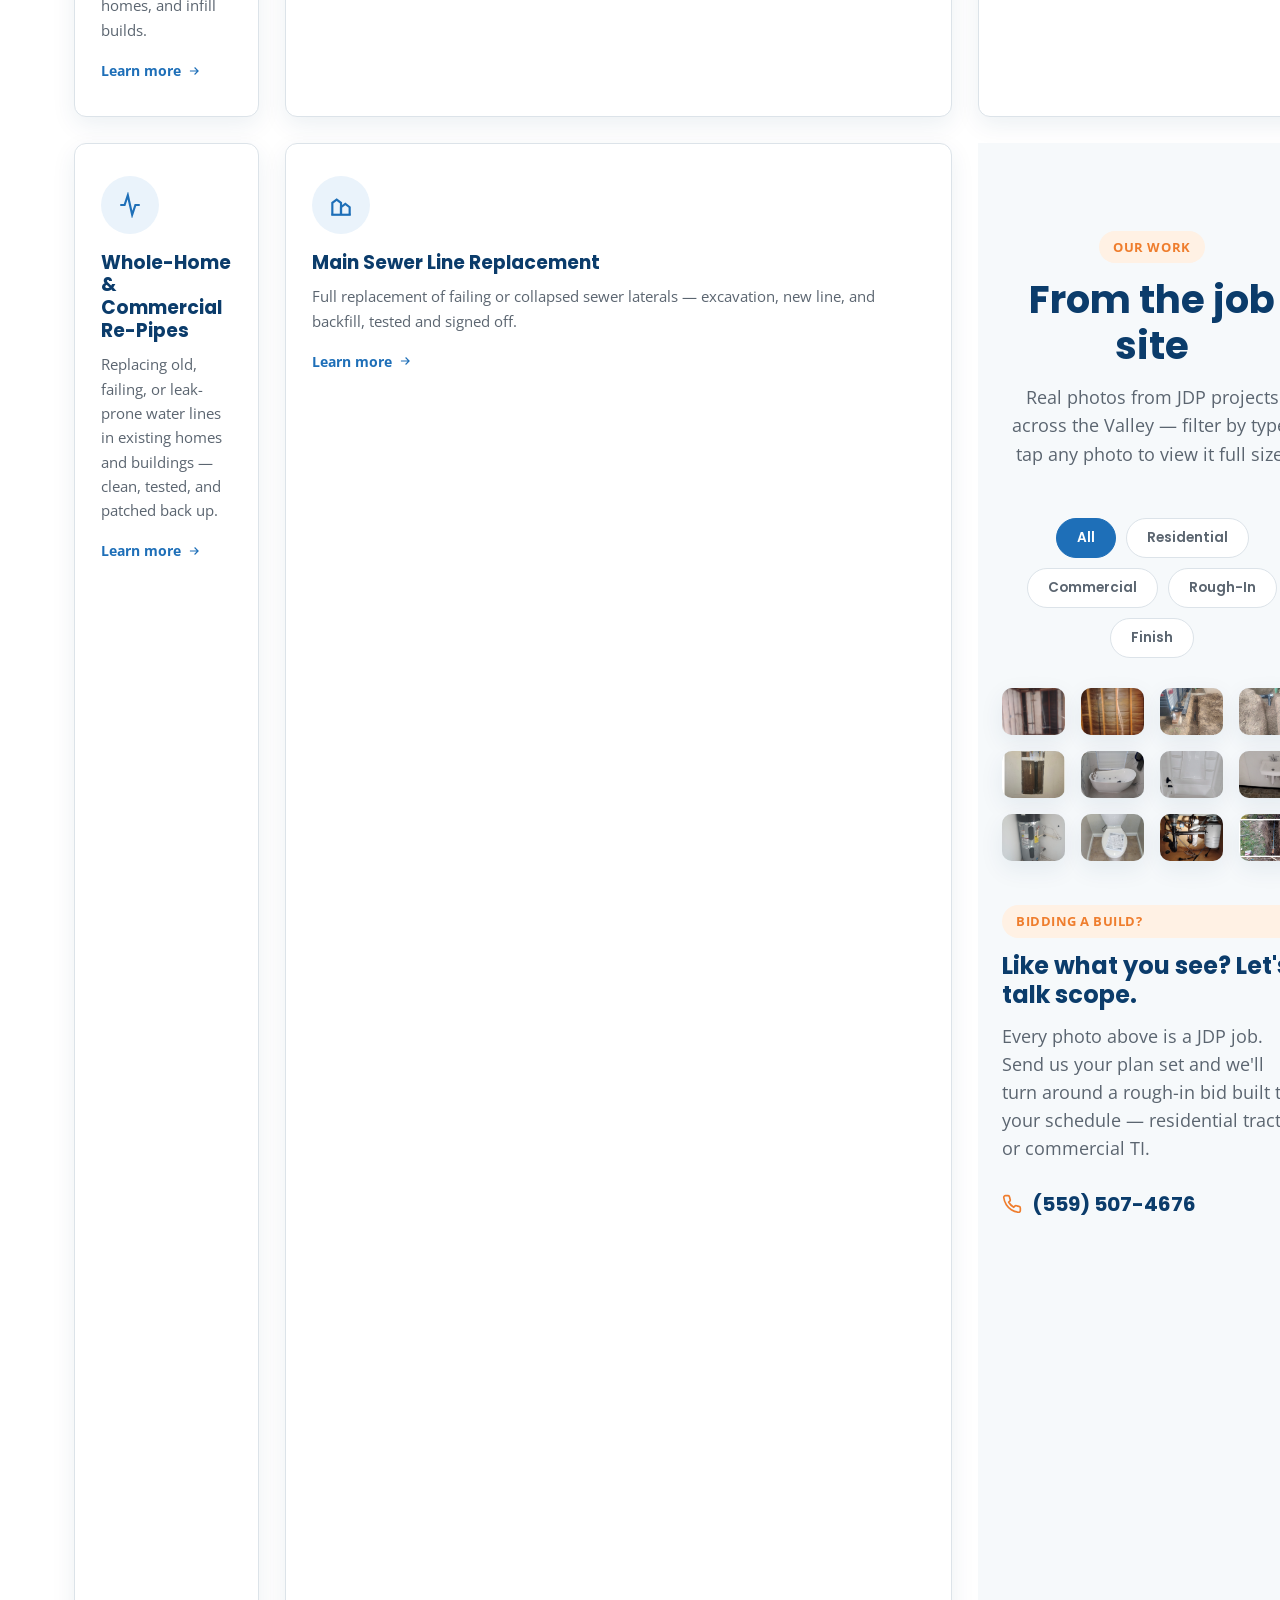
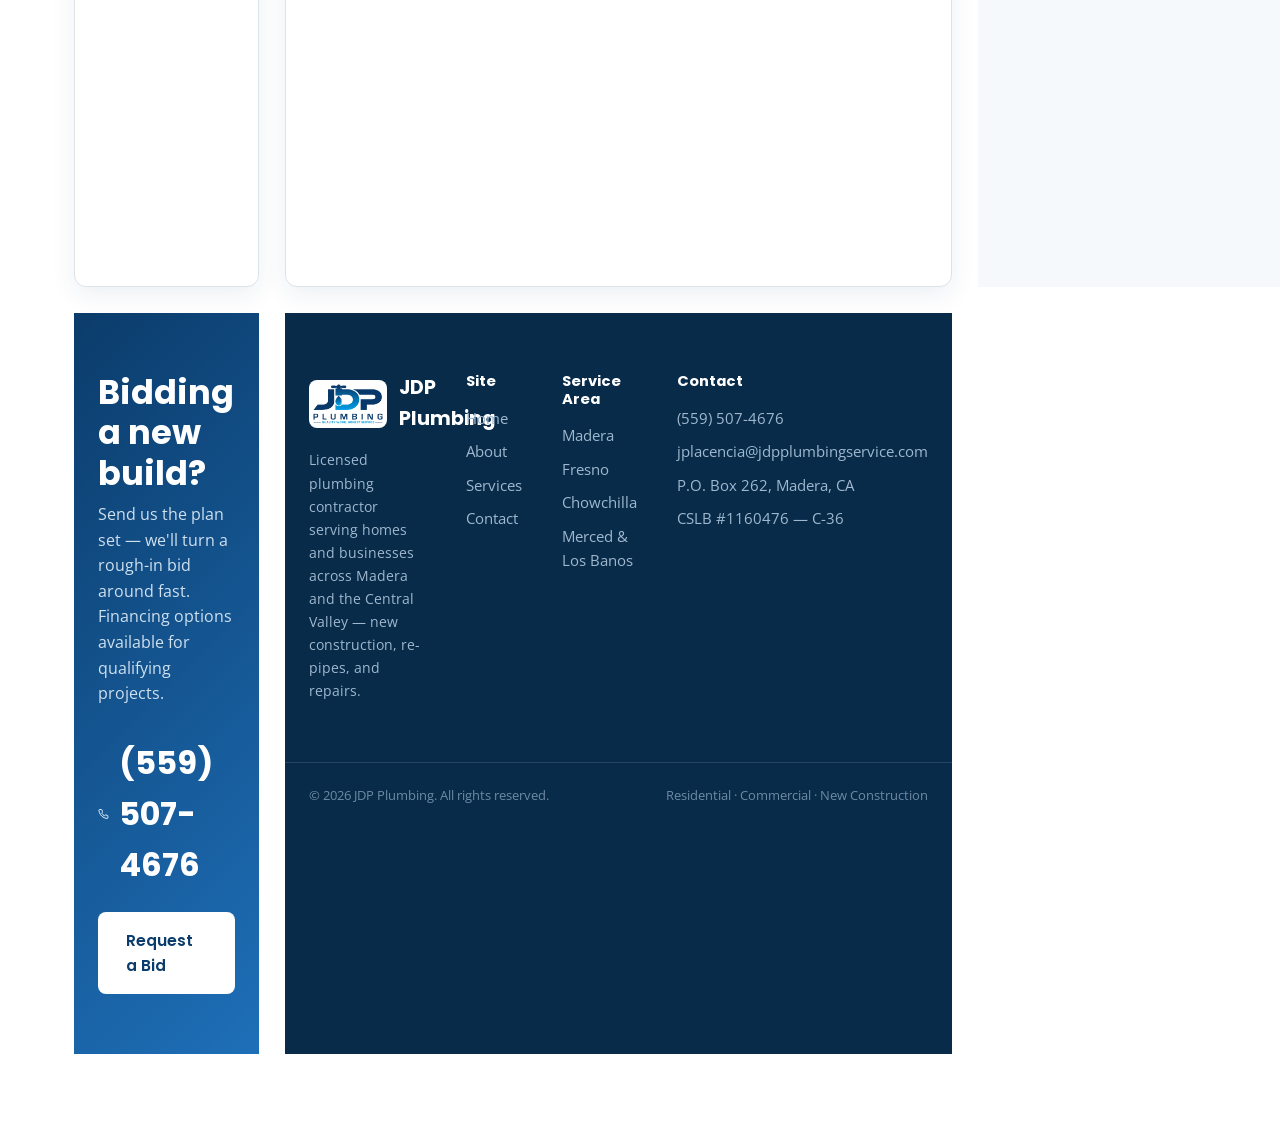
==== commit 0915d187: "Updated as per feedback" ====
--- a/index.html
+++ b/index.html
@@ -18,7 +18,7 @@
       <a href="mailto:jplacencia@jdpplumbingservice.com">
         <svg width="14" height="14" viewBox="0 0 24 24" fill="none" stroke="currentColor" stroke-width="2" style="vertical-align:-2px;margin-right:5px;"><path d="M4 4h16v16H4z"/><path d="M4 6l8 7 8-7"/></svg>jplacencia@jdpplumbingservice.com
       </a>
-      <span>CSLB #1082456 — Licensed &amp; Insured</span>
+      <span>CSLB #1160476 — Licensed &amp; Insured</span>
     </div>
   </div>
 </div>
@@ -80,7 +80,7 @@
   <div class="wrap trust-grid">
     <div class="trust-item reveal">
       <span class="ico"><svg width="24" height="24" viewBox="0 0 24 24" fill="none" stroke="currentColor" stroke-width="2"><path d="M12 22s8-4 8-10V5l-8-3-8 3v7c0 6 8 10 8 10z"/><path d="M9 12l2 2 4-4"/></svg></span>
-      <div><strong>Licensed &amp; Insured</strong><span>CSLB #1082456 — C-36</span></div>
+      <div><strong>Licensed &amp; Insured</strong><span>CSLB #1160476 — C-36</span></div>
     </div>
     <div class="trust-item reveal">
       <span class="ico"><svg width="24" height="24" viewBox="0 0 24 24" fill="none" stroke="currentColor" stroke-width="2"><circle cx="12" cy="12" r="10"/><path d="M12 6v6l4 2"/></svg></span>
@@ -88,7 +88,7 @@
     </div>
     <div class="trust-item reveal">
       <span class="ico"><svg width="24" height="24" viewBox="0 0 24 24" fill="none" stroke="currentColor" stroke-width="2"><path d="M12 2l2.9 6.26L22 9.27l-5 4.87L18.2 21 12 17.77 5.8 21 7 14.14 2 9.27l7.1-1.01z"/></svg></span>
-      <div><strong>5-Star Rated</strong><span>By builders across the Valley</span></div>
+      <div><strong>Free Estimates</strong><span>No-obligation project bids</span></div>
     </div>
     <div class="trust-item reveal">
       <span class="ico"><svg width="24" height="24" viewBox="0 0 24 24" fill="none" stroke="currentColor" stroke-width="2"><path d="M3 21h18"/><path d="M5 21V9l7-5 7 5v12"/><path d="M9 21v-6h6v6"/></svg></span>
@@ -134,6 +134,12 @@
         <h3>Whole-Home &amp; Commercial Re-Pipes</h3>
         <p>Replacing old, failing, or leak-prone water lines in existing homes and buildings — clean, tested, and patched back up.</p>
         <a href="services.html#repipe" class="more">Learn more <svg width="14" height="14" viewBox="0 0 24 24" fill="none" stroke="currentColor" stroke-width="2"><path d="M5 12h14M13 6l6 6-6 6"/></svg></a>
+      </div>
+      <div class="service-card reveal">
+        <span class="ico"><svg width="26" height="26" viewBox="0 0 24 24" fill="none" stroke="currentColor" stroke-width="2"><path d="M3 21h18"/><path d="M4 21V10l4-3 4 3v11"/><path d="M12 21v-7l4-3 4 3v7"/></svg></span>
+        <h3>Main Sewer Line Replacement</h3>
+        <p>Full replacement of failing or collapsed sewer laterals — excavation, new line, and backfill, tested and signed off.</p>
+        <a href="services.html#sewer-line" class="more">Learn more <svg width="14" height="14" viewBox="0 0 24 24" fill="none" stroke="currentColor" stroke-width="2"><path d="M5 12h14M13 6l6 6-6 6"/></svg></a>
       </div>
 
 <section class="bg-alt" id="showcase">
@@ -272,32 +278,6 @@
   </div>
 </section>
 
-<section>
-  <div class="wrap">
-    <div class="section-head">
-      <span class="tag">From The Job Site</span>
-      <h2>What builders say</h2>
-    </div>
-    <div class="testi-grid">
-      <div class="testi reveal">
-        <div class="stars">★★★★★</div>
-        <p>"JDP had rough-in done across all fourteen lots on schedule, every time. Inspections passed clean and that's rare on a tract this size."</p>
-        <div class="who">Superintendent<span>Central Valley residential tract</span></div>
-      </div>
-      <div class="testi reveal">
-        <div class="stars">★★★★★</div>
-        <p>"We brought them in mid-project on a retail build-out after our last plumber fell behind. They caught two conflicts with the HVAC layout and kept us moving."</p>
-        <div class="who">Project Manager<span>Commercial TI project</span></div>
-      </div>
-      <div class="testi reveal">
-        <div class="stars">★★★★★</div>
-        <p>"Fixture set on move-in day for forty units, no callbacks. That's the kind of finish work that makes closing week easy."</p>
-        <div class="who">Builder<span>Madera County</span></div>
-      </div>
-    </div>
-  </div>
-</section>
-
 <div class="cta-band">
   <div class="wrap">
     <div>
@@ -349,7 +329,7 @@
         <li>(559) 507-4676</li>
         <li>jplacencia@jdpplumbingservice.com</li>
         <li>P.O. Box 262, Madera, CA</li>
-        <li>CSLB #1082456 — C-36</li>
+        <li>CSLB #1160476 — C-36</li>
       </ul>
     </div>
   </div>
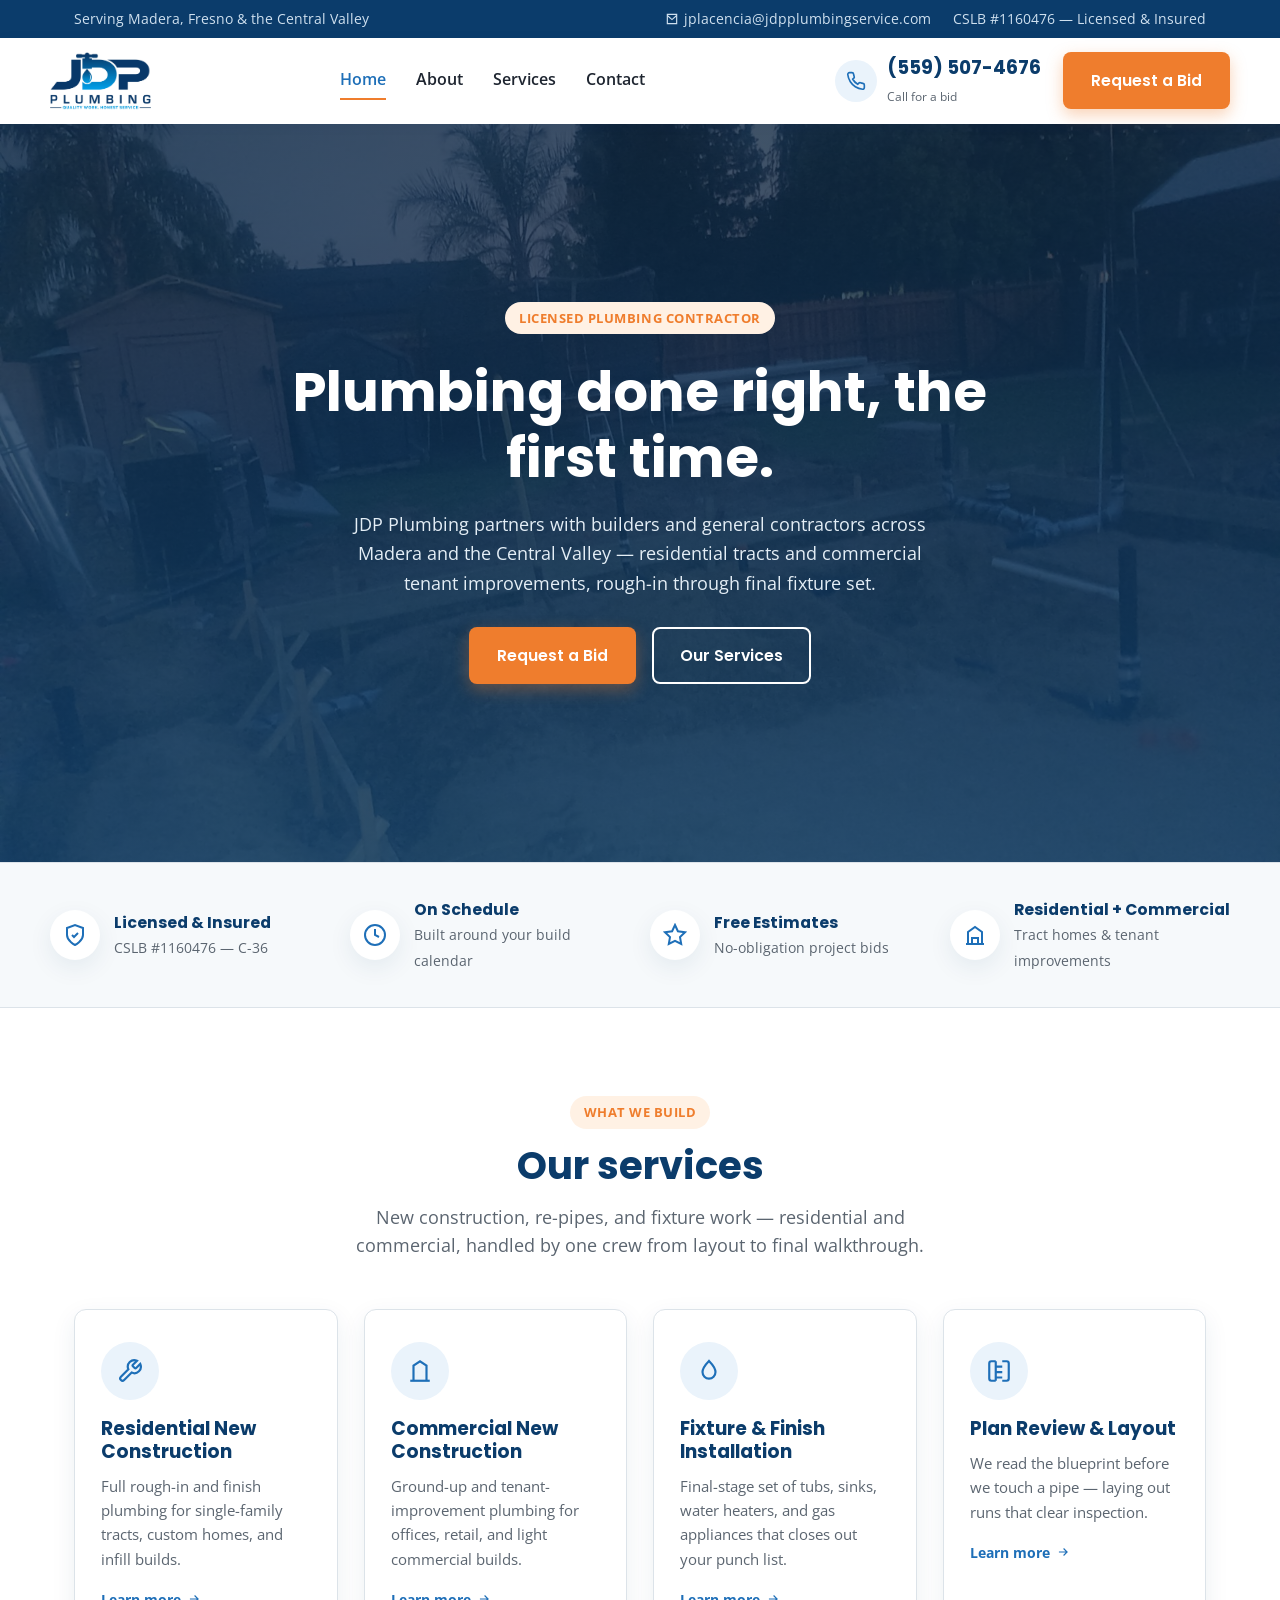
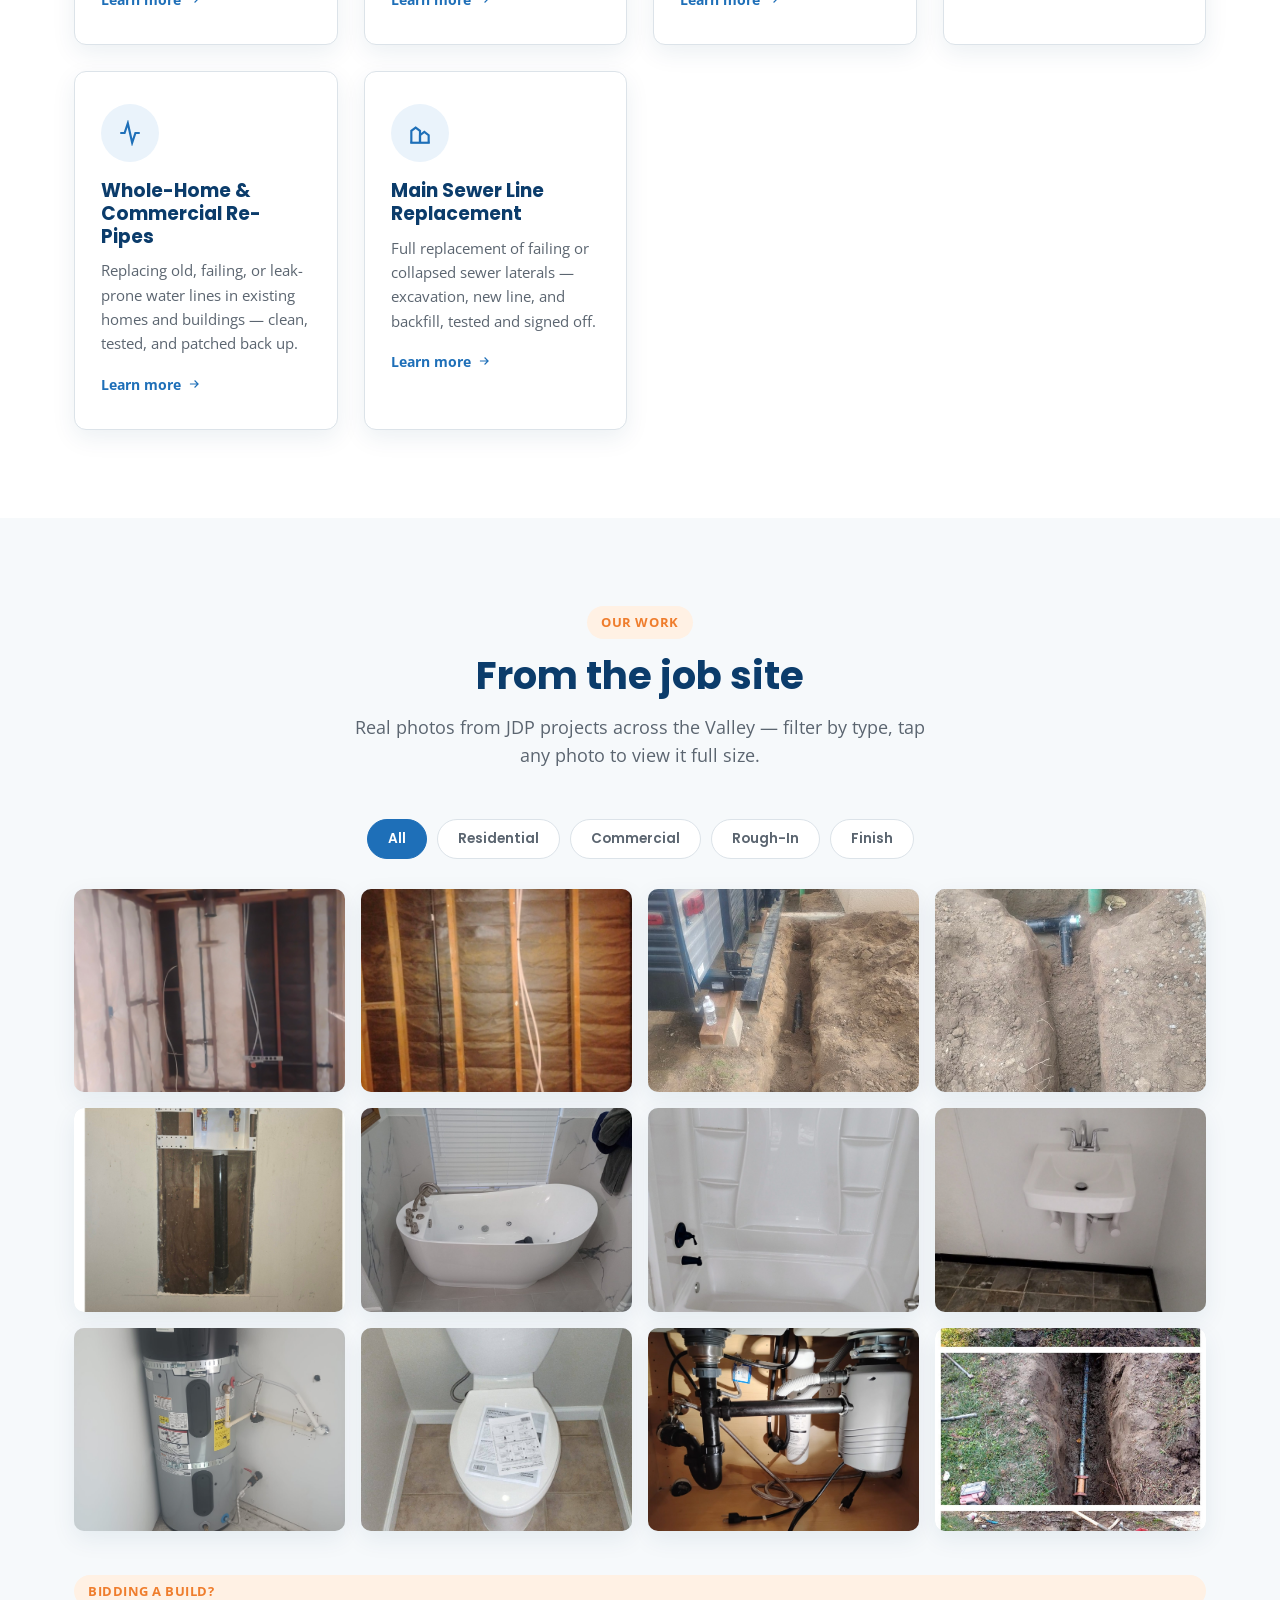
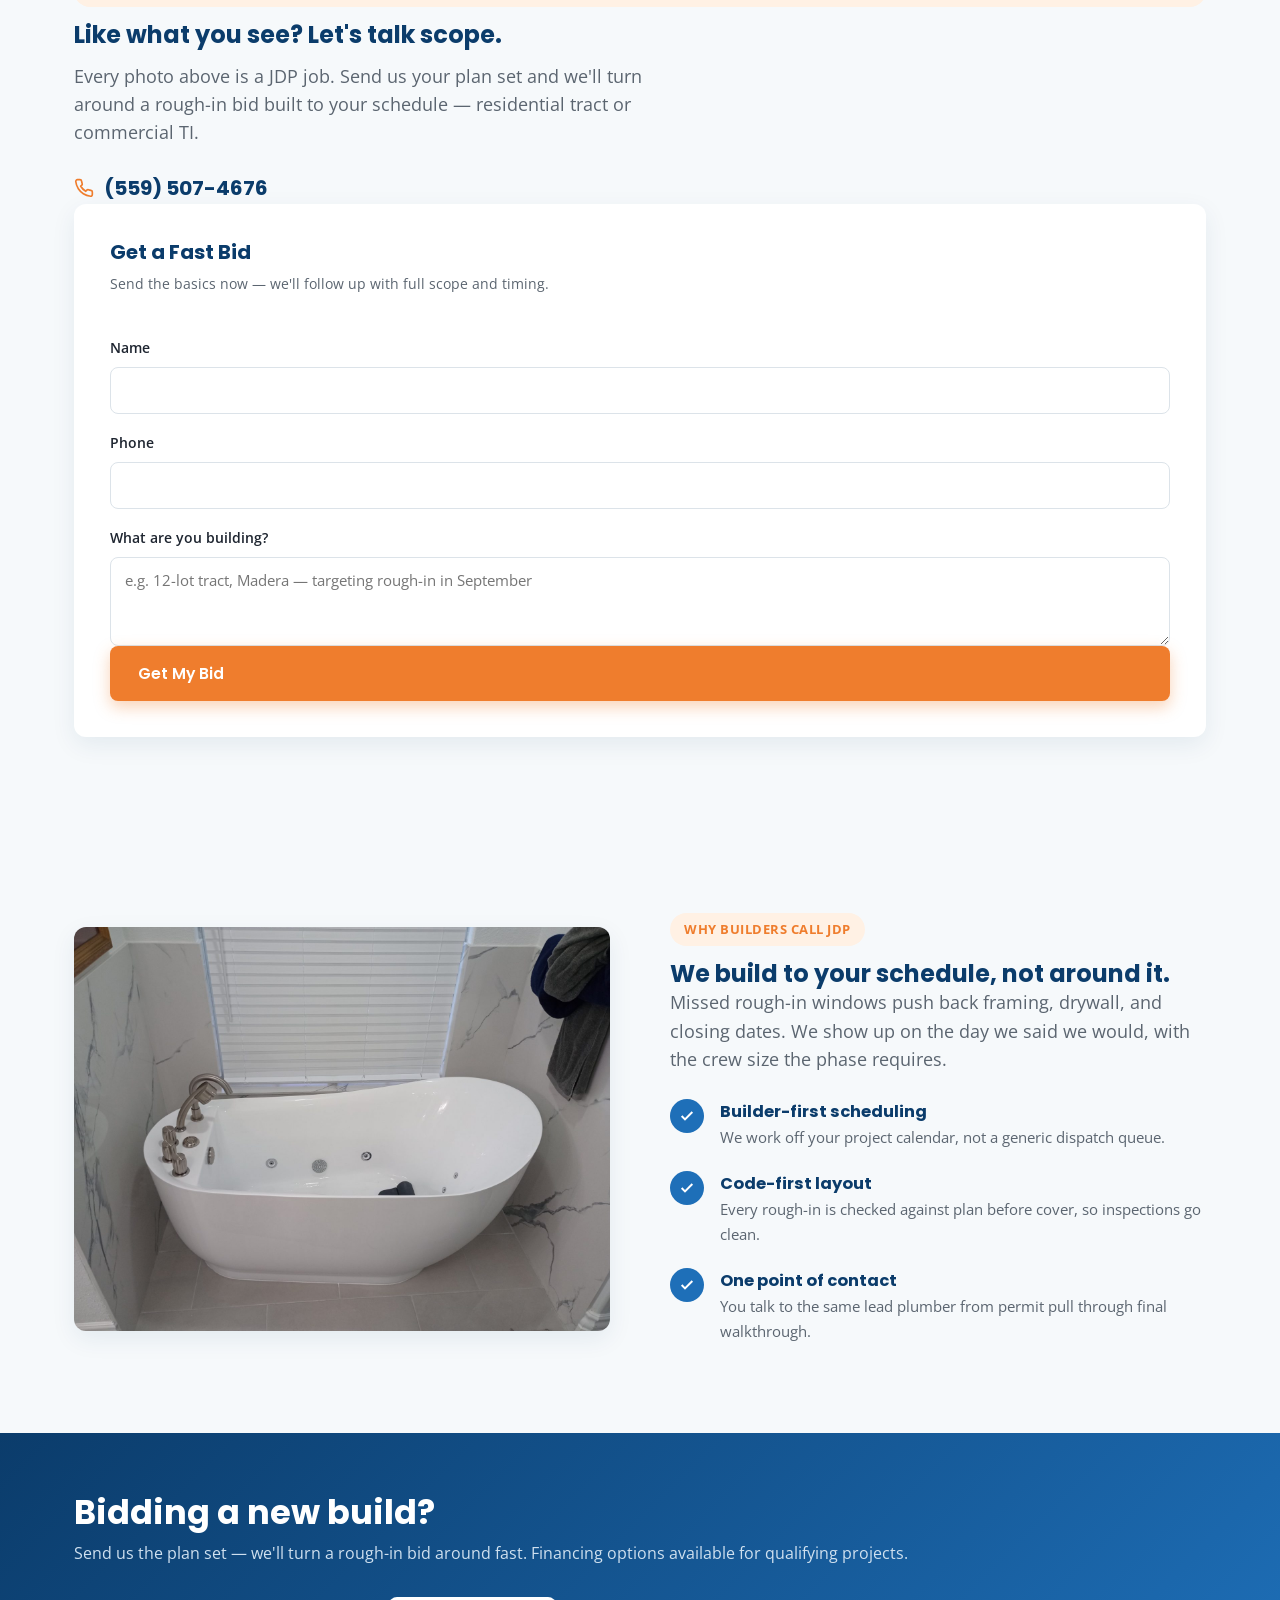
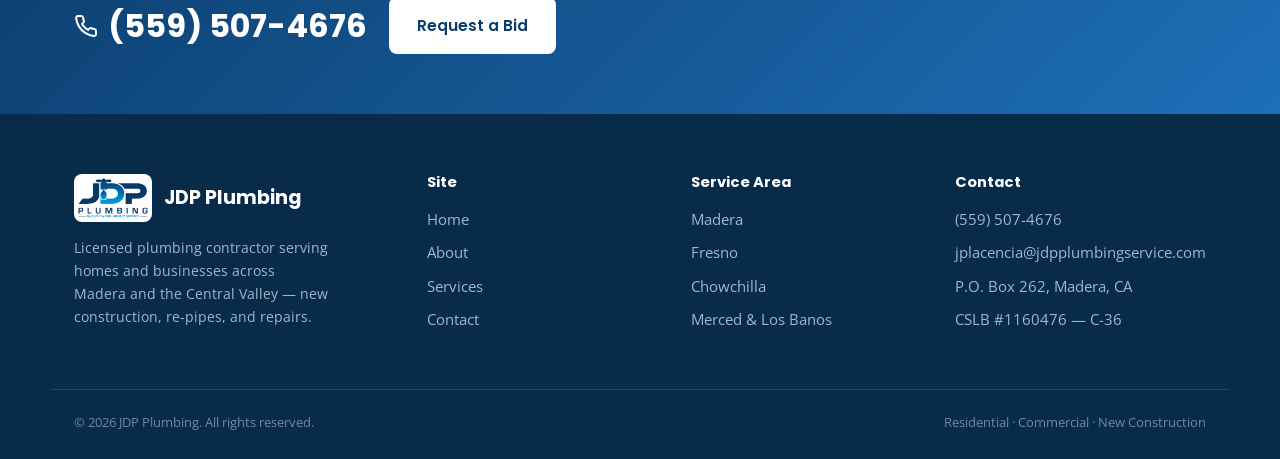
==== commit 598a53d2: "Updated as per feedback" ====
--- a/index.html
+++ b/index.html
@@ -141,6 +141,9 @@
         <p>Full replacement of failing or collapsed sewer laterals — excavation, new line, and backfill, tested and signed off.</p>
         <a href="services.html#sewer-line" class="more">Learn more <svg width="14" height="14" viewBox="0 0 24 24" fill="none" stroke="currentColor" stroke-width="2"><path d="M5 12h14M13 6l6 6-6 6"/></svg></a>
       </div>
+    </div>
+  </div>
+</section>
 
 <section class="bg-alt" id="showcase">
   <div class="wrap">
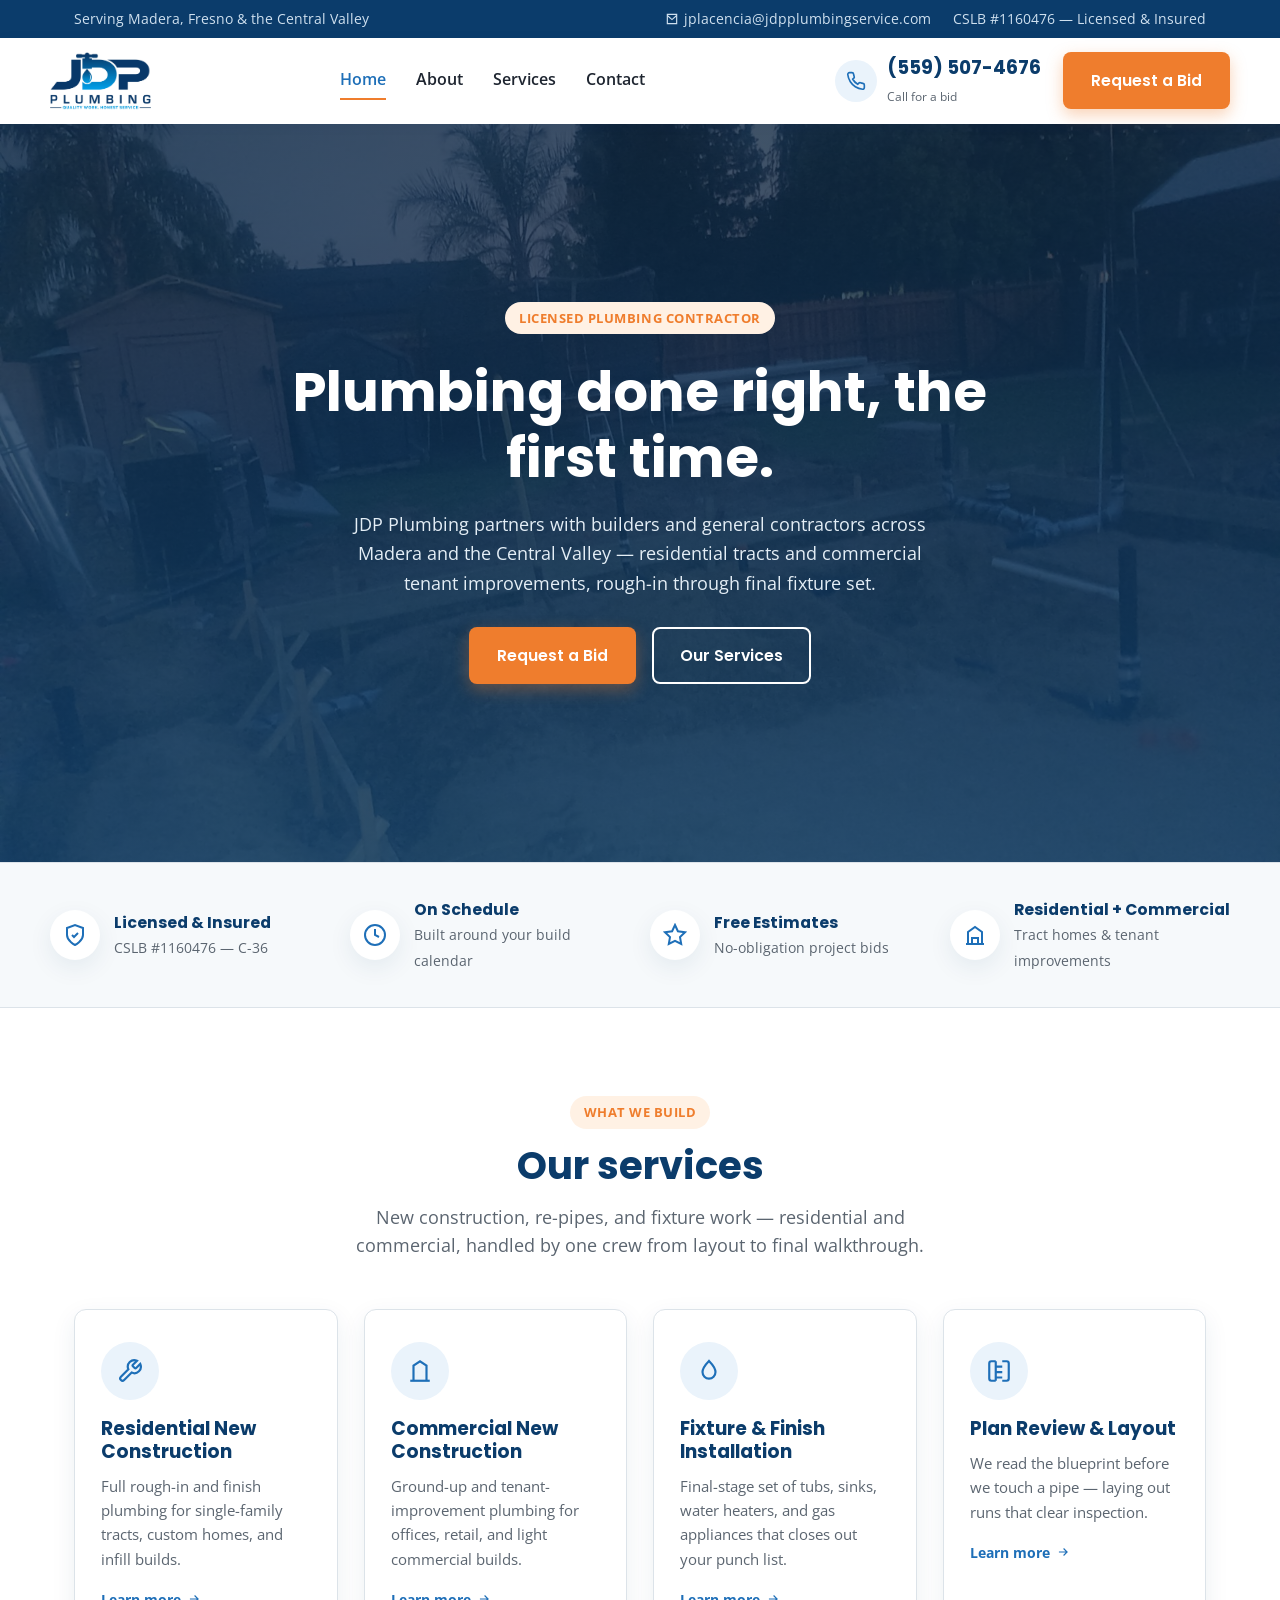
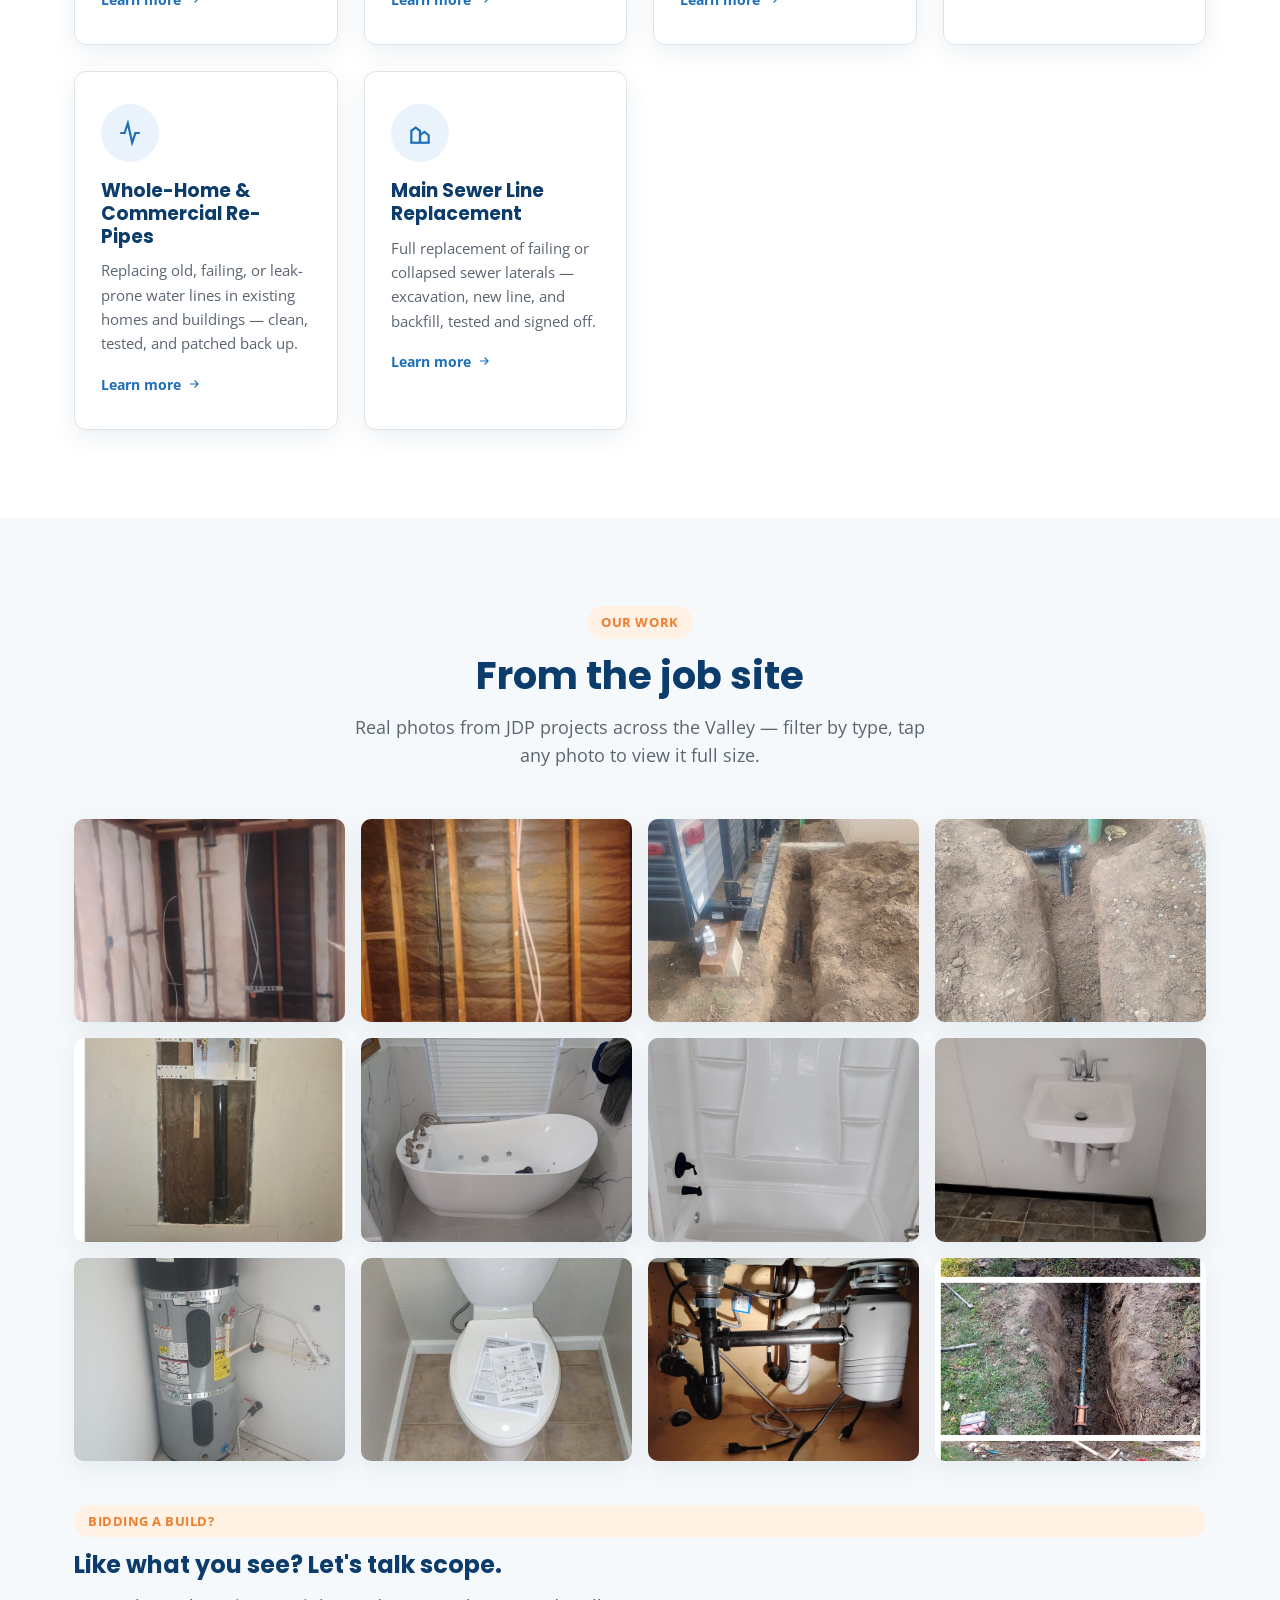
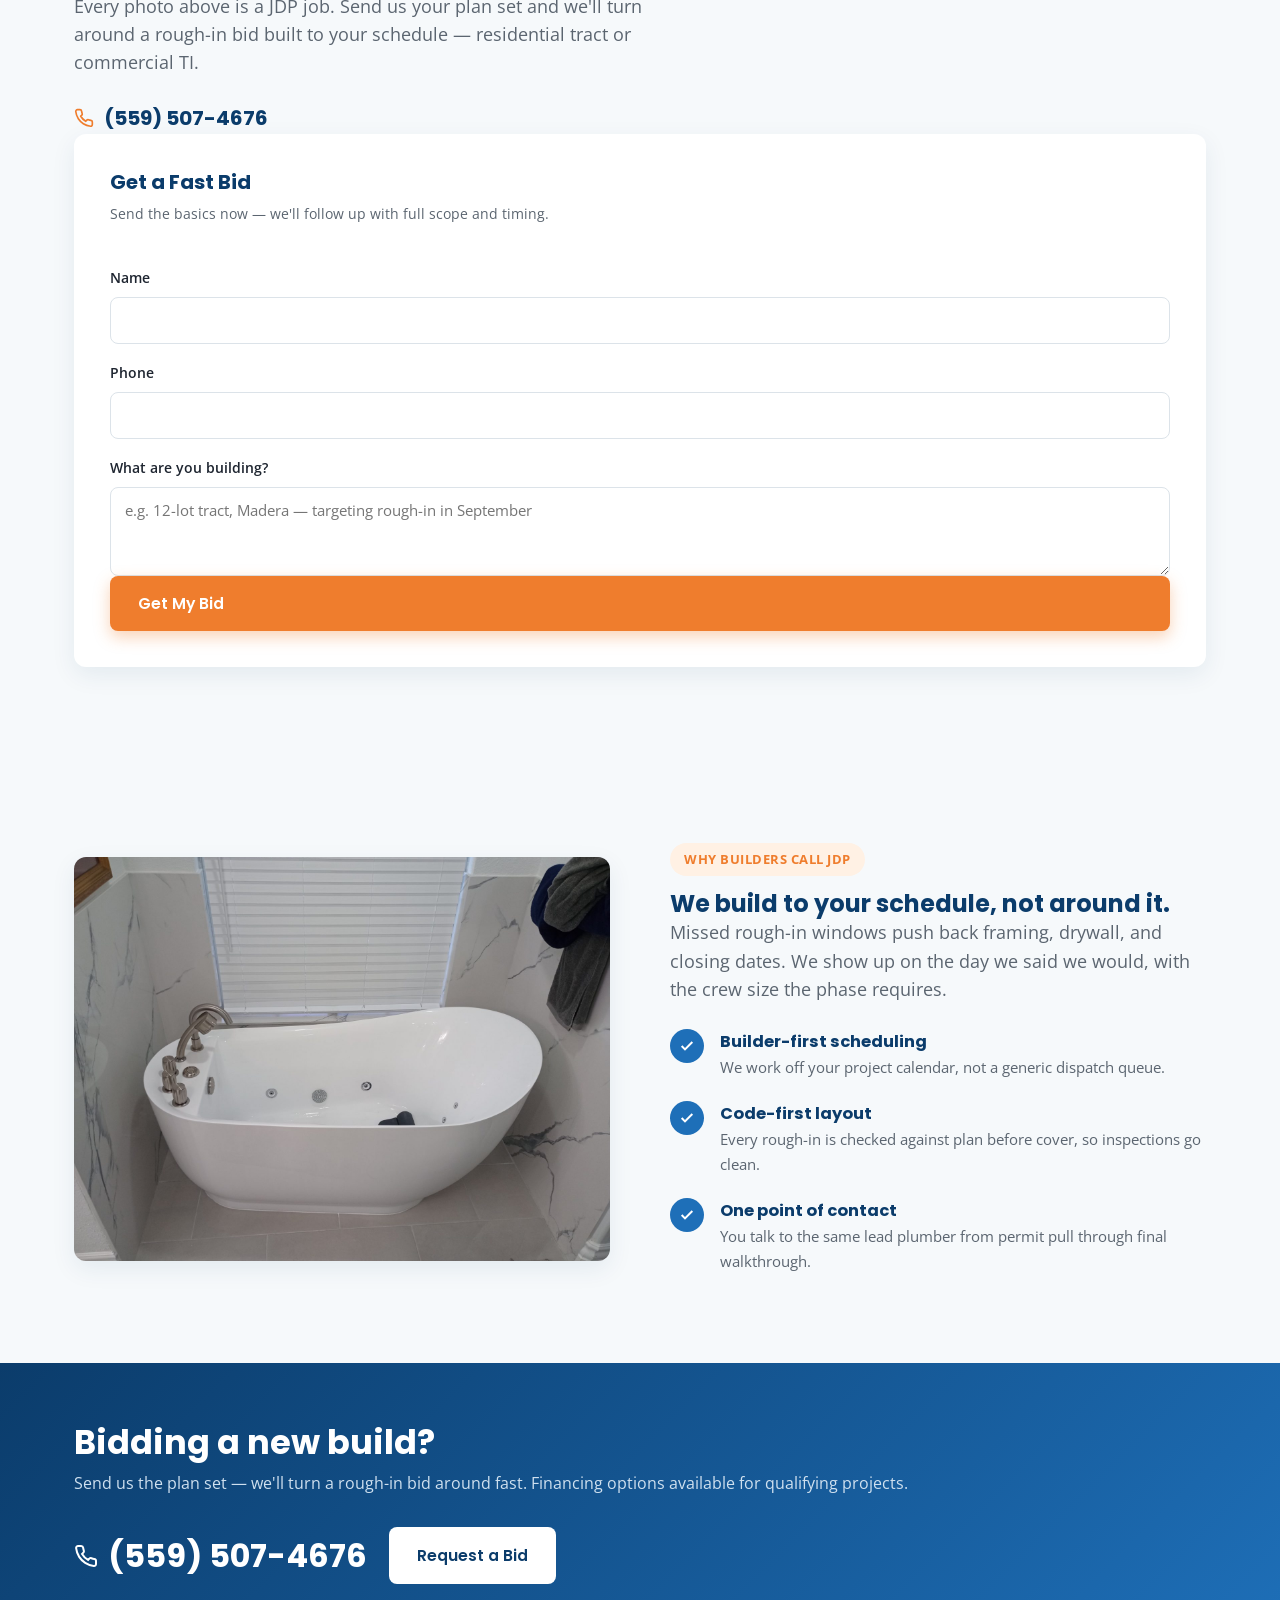
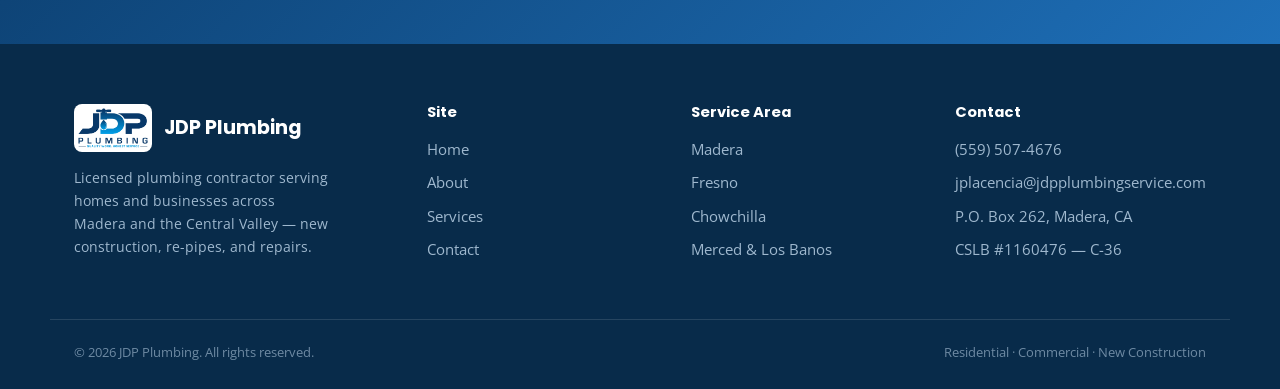
==== commit 0cb3703e: "Updated as per feedback" ====
--- a/index.html
+++ b/index.html
@@ -151,14 +151,6 @@
       <span class="tag">Our Work</span>
       <h2>From the job site</h2>
       <p class="lede" style="margin:0 auto;">Real photos from JDP projects across the Valley — filter by type, tap any photo to view it full size.</p>
-    </div>
-
-    <div class="proj-filters reveal" id="projFilters">
-      <button type="button" class="proj-filter active" data-filter="all">All</button>
-      <button type="button" class="proj-filter" data-filter="residential">Residential</button>
-      <button type="button" class="proj-filter" data-filter="commercial">Commercial</button>
-      <button type="button" class="proj-filter" data-filter="roughin">Rough-In</button>
-      <button type="button" class="proj-filter" data-filter="finish">Finish</button>
     </div>
 
     <div class="proj-grid" id="projGrid">
